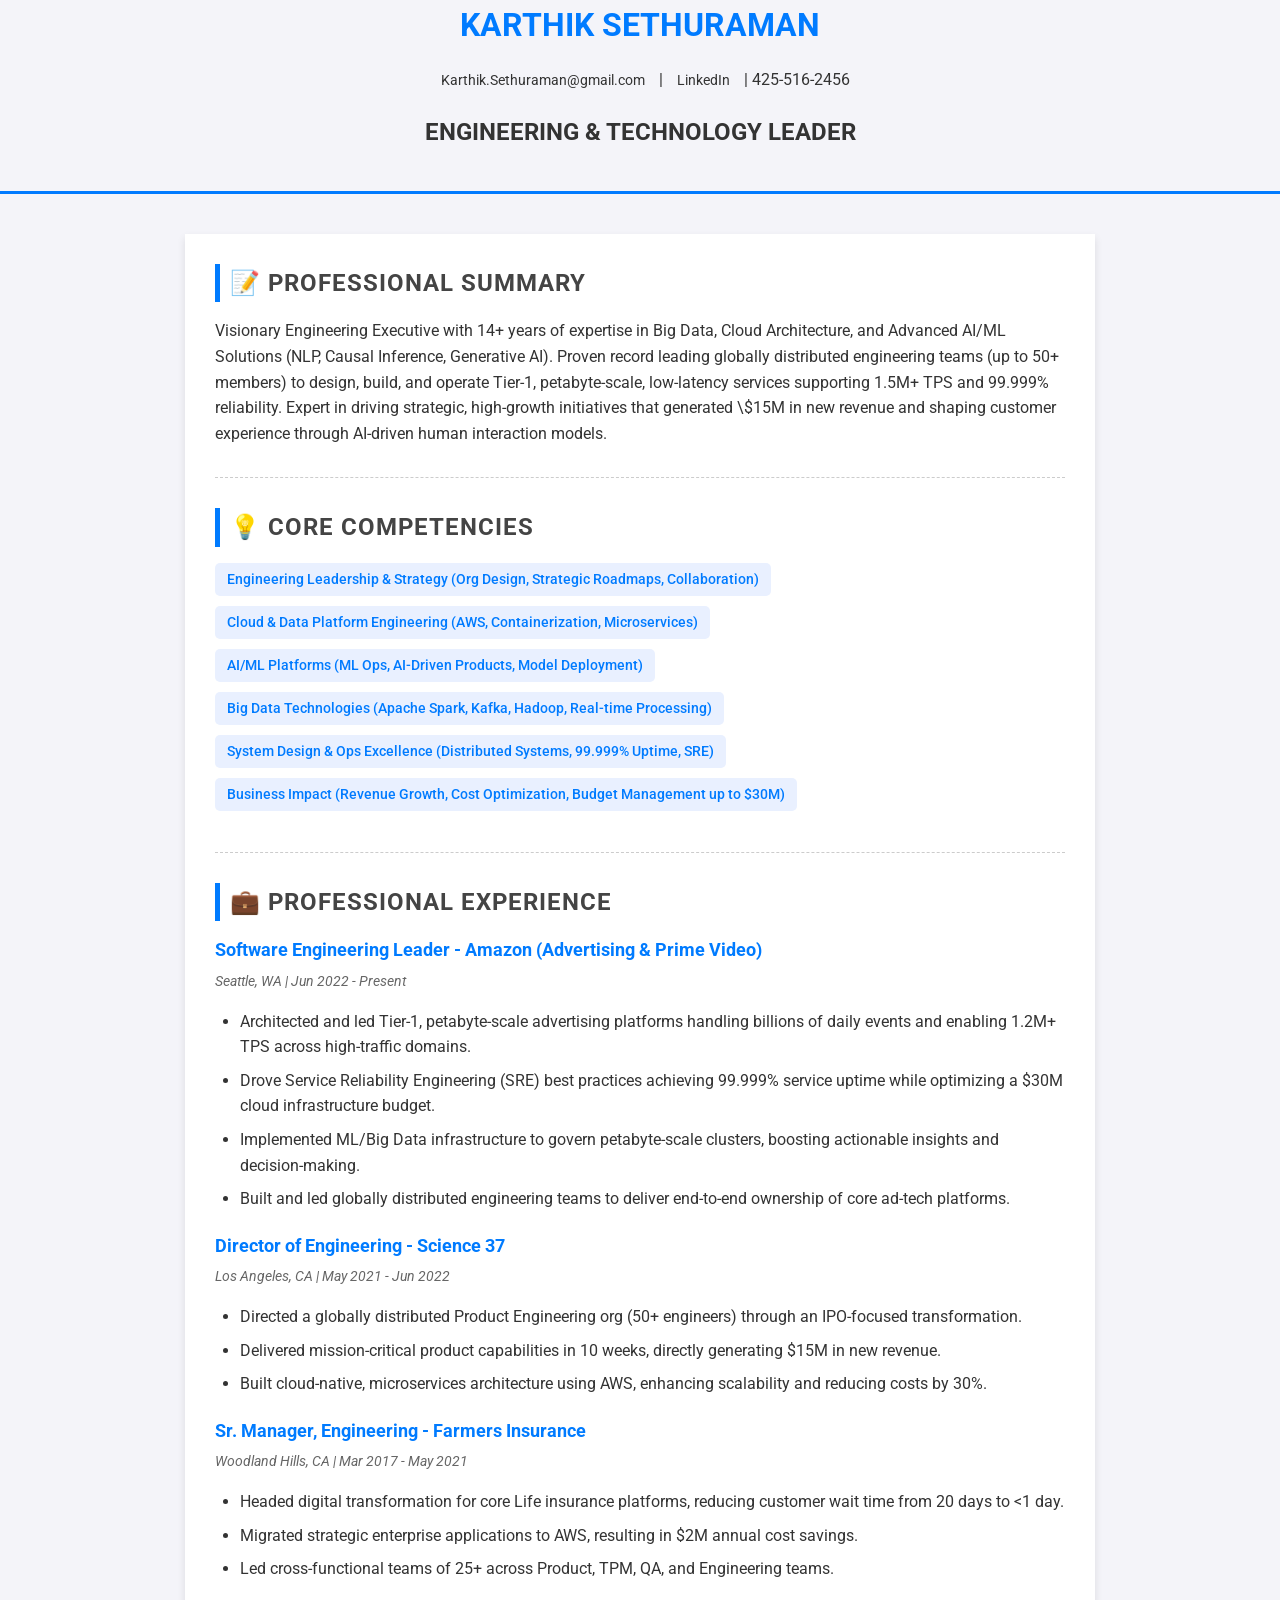
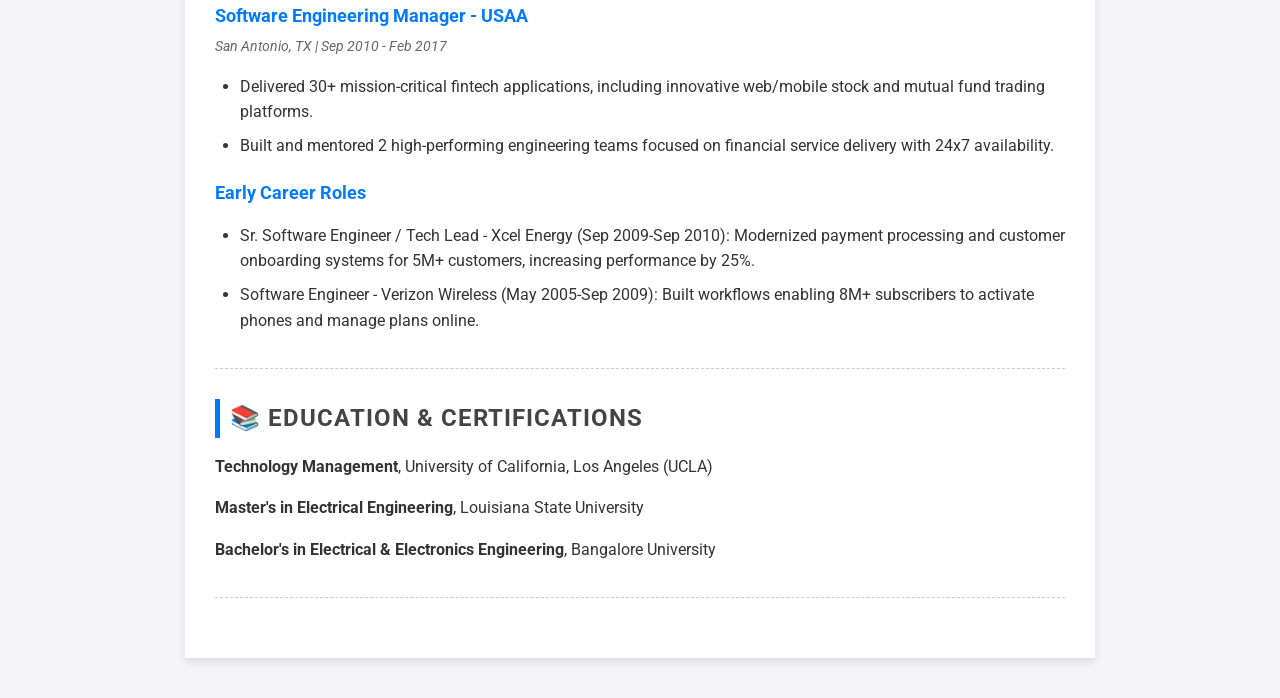
==== index.html @ 208f2760 "Revise professional summary and job titles Updated the professional summary and job titles in the re" ====
<!DOCTYPE html>
<html lang="en">
<head>
    <meta charset="UTF-8">
    <meta name="viewport" content="width=device-width, initial-scale=1.0">
    <title>Karthik Sethuraman - Engineering & Technology Leader</title>
    <link rel="stylesheet" href="style.css">
    <link href="https://fonts.googleapis.com/css2?family=Roboto:wght@300;400;700&display=swap" rel="stylesheet">
</head>
<body>

    <header class="header">
        <h1>KARTHIK SETHURAMAN</h1>
        <p class="contact-info">
            <a href="mailto:Karthik.Sethuraman@gmail.com">Karthik.Sethuraman@gmail.com</a> |
            <a href="https://linkedin.com/in/karsethu/" target="_blank">LinkedIn</a> |
            425-516-2456
            </p>
        <h2>ENGINEERING & TECHNOLOGY LEADER</h2>
    </header>

    <main class="container">

        <section class="section">
            <h2>📝 Professional Summary</h2>
            <p>Visionary Engineering Executive with 14+ years of expertise in Big Data, Cloud Architecture, 
                and Advanced AI/ML Solutions (NLP, Causal Inference, Generative AI). Proven record leading globally 
                distributed engineering teams (up to 50+ members) to design, build, and operate Tier-1, petabyte-scale, 
                low-latency services supporting 1.5M+ TPS and 99.999% reliability. Expert in driving strategic, high-growth 
                initiatives that generated \$15M in new revenue and shaping customer experience through AI-driven human interaction models.</p>
        </section>

        <section class="section">
            <h2>💡 Core Competencies</h2>
            <ul class="skills-list">
                <li>Engineering Leadership & Strategy (Org Design, Strategic Roadmaps, Collaboration)</li>
                <li>Cloud & Data Platform Engineering (AWS, Containerization, Microservices)</li>
                <li>AI/ML Platforms (ML Ops, AI-Driven Products, Model Deployment)</li>
                <li>Big Data Technologies (Apache Spark, Kafka, Hadoop, Real-time Processing) </li>
                <li>System Design & Ops Excellence (Distributed Systems, 99.999% Uptime, SRE) </li>
                <li>Business Impact (Revenue Growth, Cost Optimization, Budget Management up to $30M) </li>
            </ul>
        </section>

        <section class="section">
            <h2>💼 Professional Experience</h2>
            
            <div class="job-entry">
                <h3>Software Engineering Leader - Amazon (Advertising & Prime Video)</h3>
                <p class="job-details">Seattle, WA | Jun 2022 - Present</p>
                <ul>
                    <li>Architected and led Tier-1, petabyte-scale advertising platforms handling billions of daily events and enabling 1.2M+ TPS across high-traffic domains.</li>
                    <li>Drove Service Reliability Engineering (SRE) best practices achieving 99.999% service uptime while optimizing a $30M cloud infrastructure budget.</li>
                    <li>Implemented ML/Big Data infrastructure to govern petabyte-scale clusters, boosting actionable insights and decision-making.</li>
                    <li>Built and led globally distributed engineering teams to deliver end-to-end ownership of core ad-tech platforms.</li>
                </ul>
            </div>
            
            <div class="job-entry">
                <h3>Director of Engineering - Science 37</h3>
                <p class="job-details">Los Angeles, CA | May 2021 - Jun 2022</p>
                <ul>
                    <li>Directed a globally distributed Product Engineering org (50+ engineers) through an IPO-focused transformation.</li>
                    <li>Delivered mission-critical product capabilities in 10 weeks, directly generating $15M in new revenue.</li>
                    <li>Built cloud-native, microservices architecture using AWS, enhancing scalability and reducing costs by 30%.</li>
                </ul>
            </div>

            <div class="job-entry">
                <h3>Sr. Manager, Engineering - Farmers Insurance</h3>
                <p class="job-details">Woodland Hills, CA | Mar 2017 - May 2021</p>
                <ul>
                    <li>Headed digital transformation for core Life insurance platforms, reducing customer wait time from 20 days to <1 day.</li>
                    <li>Migrated strategic enterprise applications to AWS, resulting in $2M annual cost savings.</li>
                    <li>Led cross-functional teams of 25+ across Product, TPM, QA, and Engineering teams.</li>
                </ul>
            </div>
            
            <div class="job-entry">
                <h3>Software Engineering Manager - USAA</h3>
                <p class="job-details">San Antonio, TX | Sep 2010 - Feb 2017</p>
                <ul>
                    <li>Delivered 30+ mission-critical fintech applications, including innovative web/mobile stock and mutual fund trading platforms.</li>
                    <li>Built and mentored 2 high-performing engineering teams focused on financial service delivery with 24x7 availability.</li>
                </ul>
            </div>

            <div class="job-entry">
                <h3>Early Career Roles</h3>
                <ul>
                    <li>Sr. Software Engineer / Tech Lead - Xcel Energy (Sep 2009-Sep 2010): Modernized payment processing and customer onboarding systems for 5M+ customers, increasing performance by 25%.</li>
                    <li>Software Engineer - Verizon Wireless (May 2005-Sep 2009): Built workflows enabling 8M+ subscribers to activate phones and manage plans online.</li>
                </ul>
            </div>
        </section>

        <section class="section">
            <h2>📚 Education & Certifications</h2>
            <div class="education-entry">
                <p><strong>Technology Management</strong>, University of California, Los Angeles (UCLA) </p>
                <p><strong>Master's in Electrical Engineering</strong>, Louisiana State University </p>
                <p><strong>Bachelor's in Electrical & Electronics Engineering</strong>, Bangalore University </p>
            </div>
        </section>

    </main>

</body>

</html>
---- style.css ----
/* Basic Reset and Font Setup */
body {
    font-family: 'Roboto', sans-serif; /* Uses the font linked in HTML */
    line-height: 1.6;
    color: #333;
    margin: 0;
    padding: 0;
    background-color: #f4f4f9; /* Light grey background */
}

/* Page Layout */
.container {
    max-width: 850px; /* Standard resume width */
    margin: 40px auto;
    padding: 30px;
    background: #fff;
    box-shadow: 0 4px 8px rgba(0, 0, 0, 0.1); /* Subtle shadow for depth */
}

/* Header/Contact Info */
.header {
    text-align: center;
    padding-bottom: 20px;
    border-bottom: 3px solid #007bff; /* Blue line separator */
    margin-bottom: 30px;
}

.header h1 {
    margin: 0 0 5px 0;
    color: #007bff;
    font-weight: 700;
}

.role-title {
    margin-top: 5px;
    font-size: 1.2em;
    color: #555;
    font-weight: 400;
}

.contact-info a {
    color: #333;
    text-decoration: none;
    margin: 0 10px;
    font-size: 0.9em;
}

.contact-info a:hover {
    text-decoration: underline;
    color: #0056b3;
}

/* Section Headings */
.section {
    margin-bottom: 30px;
    padding-bottom: 15px;
    border-bottom: 1px dashed #ccc;
}

.section h2 {
    color: #444;
    border-left: 5px solid #007bff; /* Small vertical blue line accent */
    padding-left: 10px;
    margin-top: 0;
    margin-bottom: 15px;
    font-weight: 700;
    text-transform: uppercase;
    letter-spacing: 1px;
}

/* Experience Entries */
.job-entry, .education-entry {
    margin-bottom: 20px;
}

.job-entry h3, .education-entry h3 {
    color: #007bff;
    margin: 0;
    font-size: 1.1em;
}

.job-details {
    font-style: italic;
    font-size: 0.9em;
    color: #666;
    margin: 5px 0 10px 0;
}

.job-entry ul {
    list-style: disc;
    padding-left: 25px;
}

.job-entry li {
    margin-bottom: 8px;
}

/* Skills List (Core Competencies) */
.skills-list {
    list-style: none; /* Removes bullets */
    padding: 0;
}

.skills-list li {
    background-color: #e9f0ff; /* Light blue tag background */
    color: #007bff;
    padding: 5px 12px;
    margin: 0 10px 10px 0;
    border-radius: 5px;
    font-size: 0.9em;
    font-weight: 500;
    display: inline-block; /* Makes them look like tags */
}
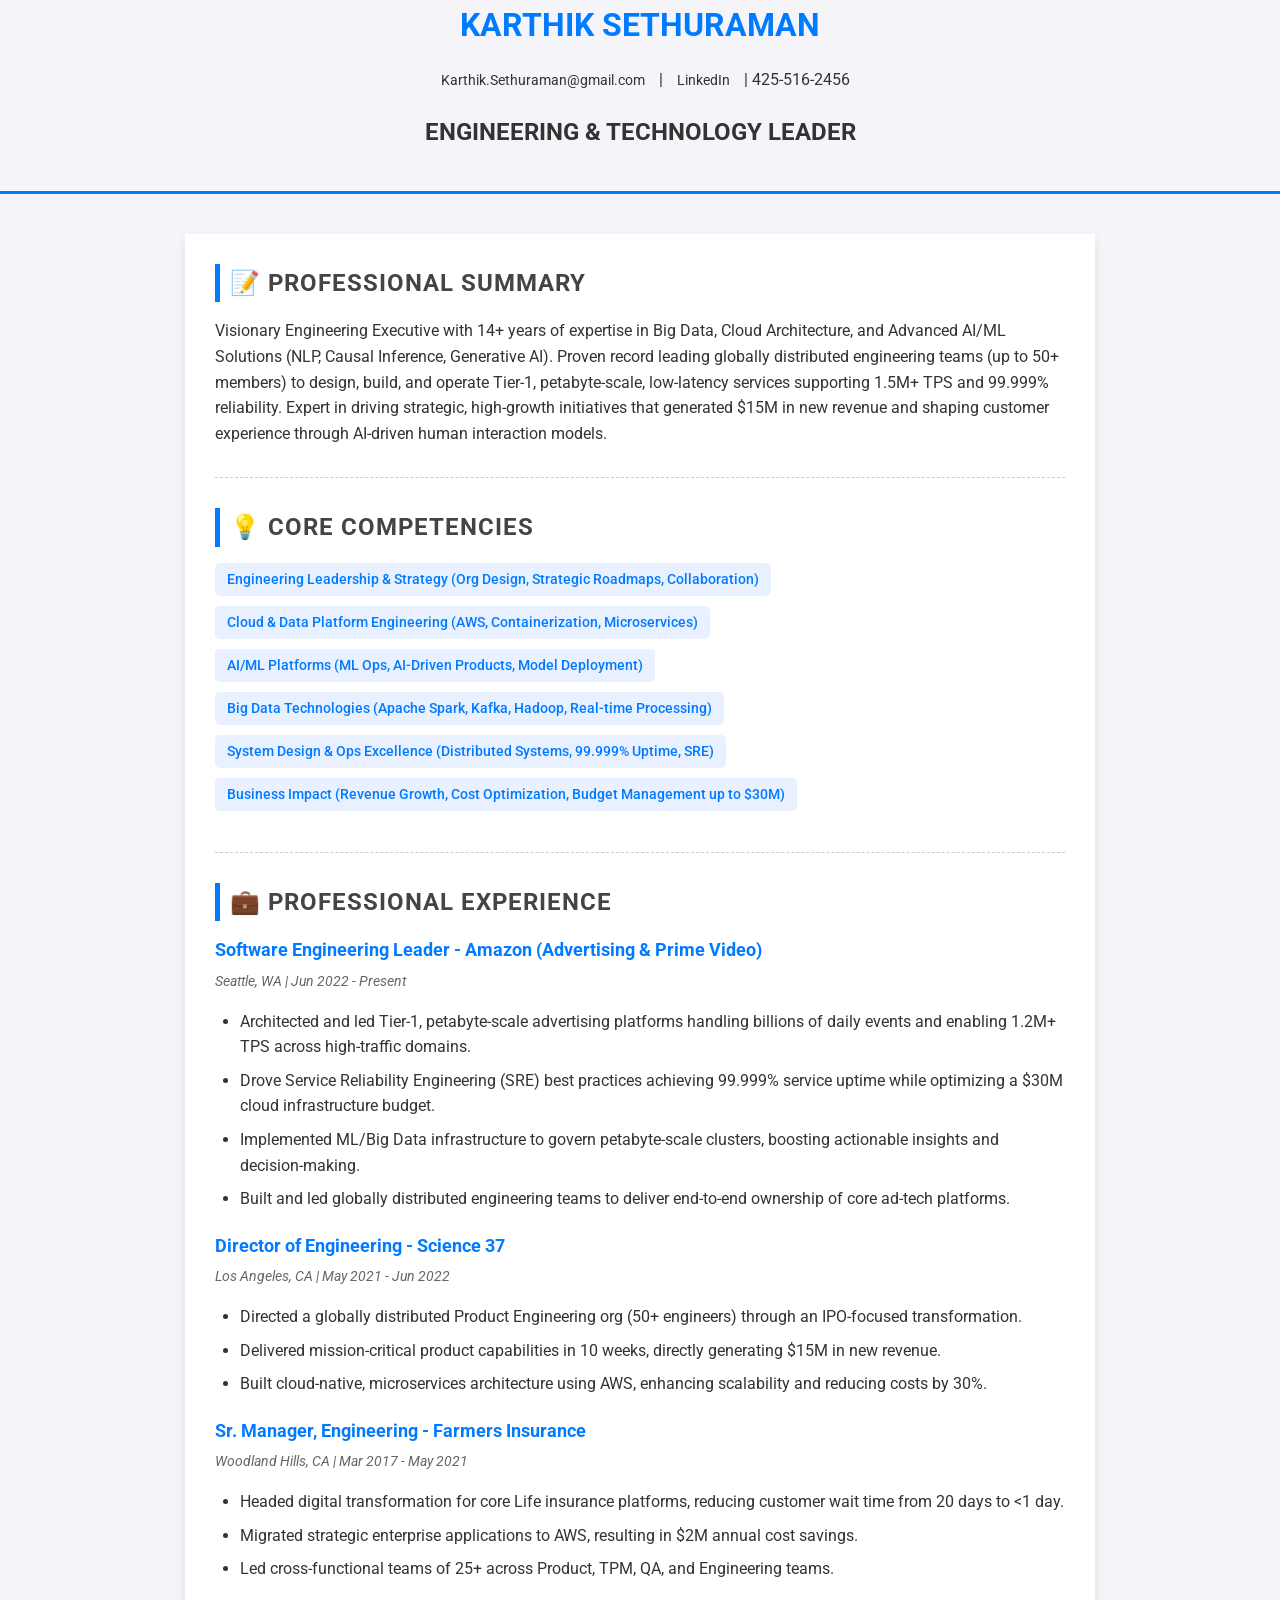
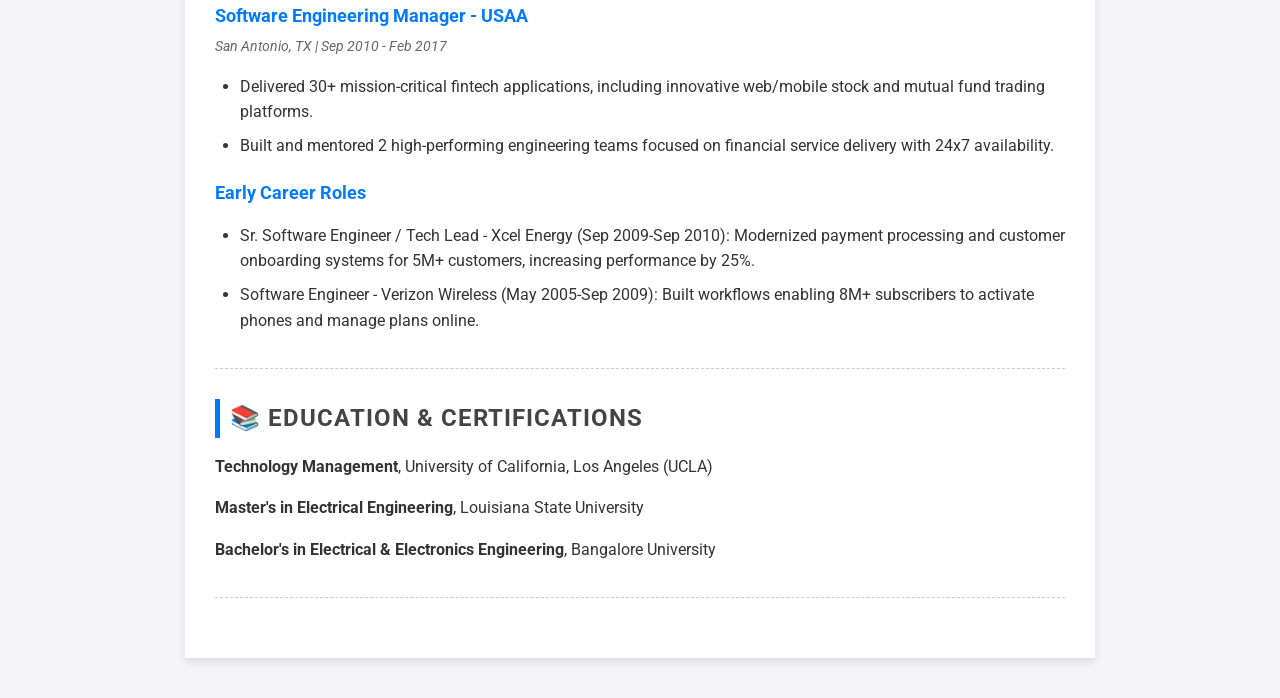
==== commit 09376127: "Fix HTML encoding issues in index.html" ====
--- a/index.html
+++ b/index.html
@@ -27,7 +27,7 @@
                 and Advanced AI/ML Solutions (NLP, Causal Inference, Generative AI). Proven record leading globally 
                 distributed engineering teams (up to 50+ members) to design, build, and operate Tier-1, petabyte-scale, 
                 low-latency services supporting 1.5M+ TPS and 99.999% reliability. Expert in driving strategic, high-growth 
-                initiatives that generated \$15M in new revenue and shaping customer experience through AI-driven human interaction models.</p>
+                initiatives that generated $15M in new revenue and shaping customer experience through AI-driven human interaction models.</p>
         </section>
 
         <section class="section">
@@ -108,3 +108,4 @@
 </body>
 
 </html>
+
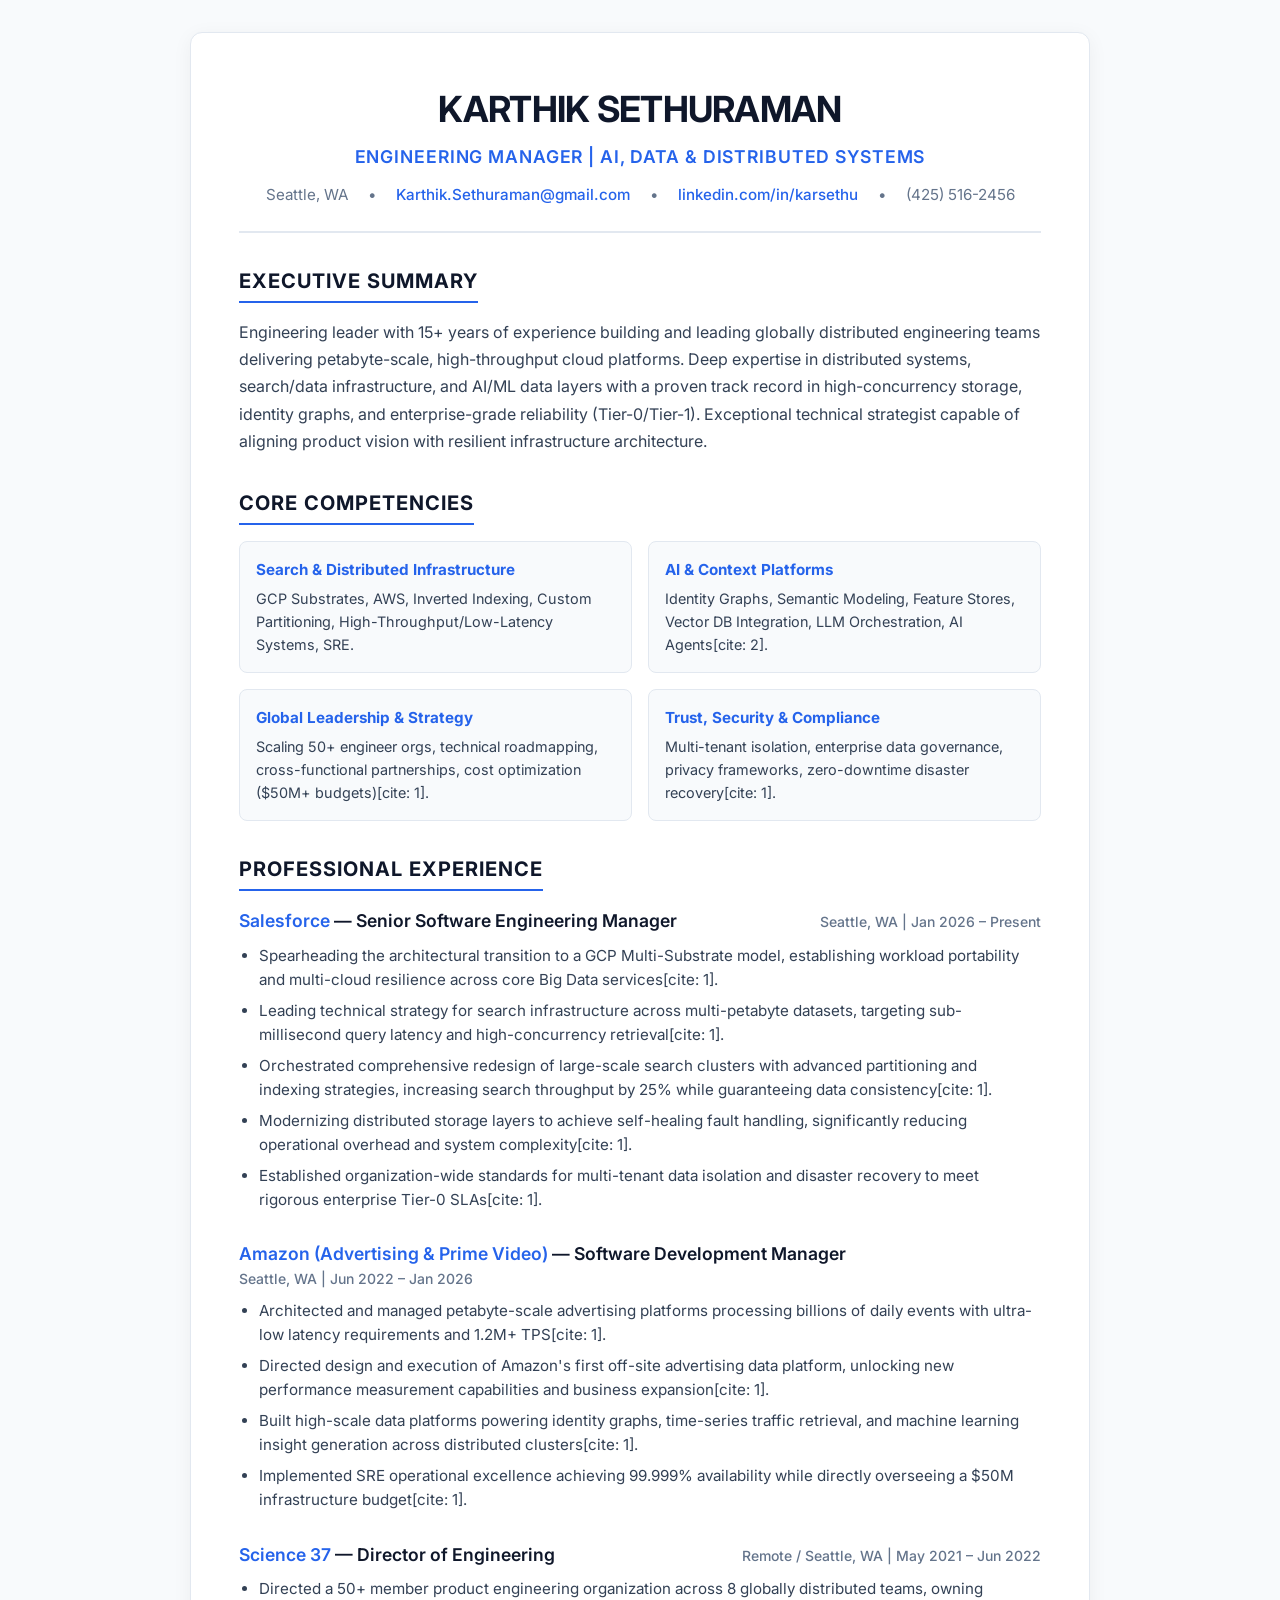
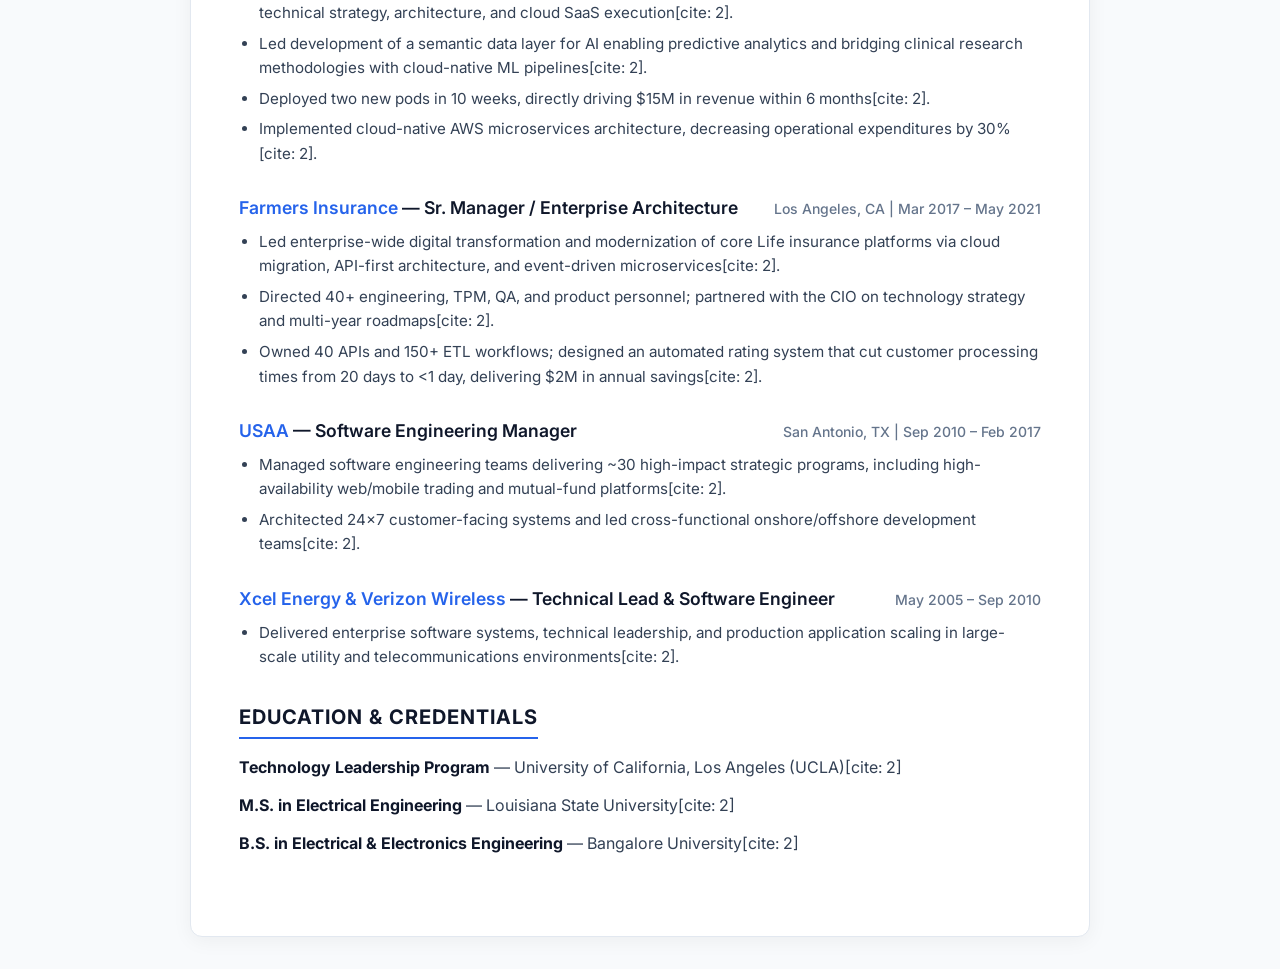
==== commit 42d35028: "Revise resume layout and content Updated the resume layout and content, including a new title, impro" ====
--- a/index.html
+++ b/index.html
@@ -3,109 +3,327 @@
 <head>
     <meta charset="UTF-8">
     <meta name="viewport" content="width=device-width, initial-scale=1.0">
-    <title>Karthik Sethuraman - Engineering & Technology Leader</title>
-    <link rel="stylesheet" href="style.css">
-    <link href="https://fonts.googleapis.com/css2?family=Roboto:wght@300;400;700&display=swap" rel="stylesheet">
+    <title>Karthik Sethuraman - Senior Engineering Executive</title>
+    <link href="https://fonts.googleapis.com/css2?family=Inter:wght@300;400;500;600;700&display=swap" rel="stylesheet">
+    <style>
+        :root {
+            --primary-color: #0f172a;
+            --secondary-color: #2563eb;
+            --text-main: #334155;
+            --text-muted: #64748b;
+            --bg-light: #f8fafc;
+            --card-bg: #ffffff;
+            --border-color: #e2e8f0;
+        }
+
+        * {
+            box-sizing: border-box;
+            margin: 0;
+            padding: 0;
+        }
+
+        body {
+            font-family: 'Inter', sans-serif;
+            background-color: var(--bg-light);
+            color: var(--text-main);
+            line-height: 1.6;
+            padding: 2rem 1rem;
+        }
+
+        .resume-container {
+            max-width: 900px;
+            margin: 0 auto;
+            background: var(--card-bg);
+            padding: 3rem;
+            border-radius: 12px;
+            box-shadow: 0 4px 20px rgba(0, 0, 0, 0.05);
+            border: 1px solid var(--border-color);
+        }
+
+        header {
+            border-bottom: 2px solid var(--border-color);
+            padding-bottom: 1.5rem;
+            margin-bottom: 2rem;
+            text-align: center;
+        }
+
+        header h1 {
+            font-size: 2.25rem;
+            color: var(--primary-color);
+            letter-spacing: -0.02em;
+            margin-bottom: 0.25rem;
+        }
+
+        header .subtitle {
+            font-size: 1.1rem;
+            font-weight: 600;
+            color: var(--secondary-color);
+            text-transform: uppercase;
+            letter-spacing: 0.05em;
+            margin-bottom: 0.75rem;
+        }
+
+        .contact-info {
+            display: flex;
+            justify-content: center;
+            gap: 1.25rem;
+            flex-wrap: wrap;
+            font-size: 0.95rem;
+            color: var(--text-muted);
+        }
+
+        .contact-info a {
+            color: var(--secondary-color);
+            text-decoration: none;
+            font-weight: 500;
+        }
+
+        .contact-info a:hover {
+            text-decoration: underline;
+        }
+
+        section {
+            margin-bottom: 2rem;
+        }
+
+        section h2 {
+            font-size: 1.25rem;
+            color: var(--primary-color);
+            text-transform: uppercase;
+            letter-spacing: 0.05em;
+            border-bottom: 2px solid var(--secondary-color);
+            display: inline-block;
+            padding-bottom: 0.25rem;
+            margin-bottom: 1rem;
+        }
+
+        .summary p {
+            font-size: 1rem;
+            color: var(--text-main);
+            line-height: 1.7;
+        }
+
+        .skills-grid {
+            display: grid;
+            grid-template-columns: repeat(auto-fit, minmax(280px, 1fr));
+            gap: 1rem;
+        }
+
+        .skill-card {
+            background-color: var(--bg-light);
+            padding: 1rem;
+            border-radius: 8px;
+            border: 1px solid var(--border-color);
+        }
+
+        .skill-card h3 {
+            font-size: 0.95rem;
+            color: var(--secondary-color);
+            margin-bottom: 0.3rem;
+        }
+
+        .skill-card p {
+            font-size: 0.9rem;
+            color: var(--text-main);
+        }
+
+        .job-entry {
+            margin-bottom: 1.75rem;
+        }
+
+        .job-header {
+            display: flex;
+            justify-content: space-between;
+            align-items: baseline;
+            flex-wrap: wrap;
+            margin-bottom: 0.25rem;
+        }
+
+        .job-title {
+            font-size: 1.1rem;
+            font-weight: 600;
+            color: var(--primary-color);
+        }
+
+        .job-company {
+            color: var(--secondary-color);
+        }
+
+        .job-details {
+            font-size: 0.875rem;
+            color: var(--text-muted);
+            font-weight: 500;
+        }
+
+        ul.bullets {
+            list-style-type: disc;
+            padding-left: 1.25rem;
+            margin-top: 0.5rem;
+        }
+
+        ul.bullets li {
+            margin-bottom: 0.4rem;
+            font-size: 0.95rem;
+        }
+
+        .edu-item {
+            margin-bottom: 0.75rem;
+        }
+
+        .edu-item strong {
+            color: var(--primary-color);
+        }
+
+        @media (max-width: 600px) {
+            .resume-container {
+                padding: 1.5rem;
+            }
+
+            .job-header {
+                flex-direction: column;
+            }
+        }
+    </style>
 </head>
 <body>
 
-    <header class="header">
-        <h1>KARTHIK SETHURAMAN</h1>
-        <p class="contact-info">
-            <a href="mailto:Karthik.Sethuraman@gmail.com">Karthik.Sethuraman@gmail.com</a> |
-            <a href="https://linkedin.com/in/karsethu/" target="_blank">LinkedIn</a> |
-            425-516-2456
+    <main class="resume-container">
+
+        <header>
+            <h1>KARTHIK SETHURAMAN</h1>
+            <p class="subtitle">Engineering Manager | AI, Data & Distributed Systems</p>
+            <p class="contact-info">
+                <span>Seattle, WA</span>
+                <span>•</span>
+                <a href="mailto:Karthik.Sethuraman@gmail.com">Karthik.Sethuraman@gmail.com</a>
+                <span>•</span>
+                <a href="https://linkedin.com/in/karsethu/" target="_blank">linkedin.com/in/karsethu</a>
+                <span>•</span>
+                <span>(425) 516-2456</span>
             </p>
-        <h2>ENGINEERING & TECHNOLOGY LEADER</h2>
-    </header>
-
-    <main class="container">
-
-        <section class="section">
-            <h2>📝 Professional Summary</h2>
-            <p>Visionary Engineering Executive with 14+ years of expertise in Big Data, Cloud Architecture, 
-                and Advanced AI/ML Solutions (NLP, Causal Inference, Generative AI). Proven record leading globally 
-                distributed engineering teams (up to 50+ members) to design, build, and operate Tier-1, petabyte-scale, 
-                low-latency services supporting 1.5M+ TPS and 99.999% reliability. Expert in driving strategic, high-growth 
-                initiatives that generated $15M in new revenue and shaping customer experience through AI-driven human interaction models.</p>
+        </header>
+
+        <section class="summary">
+            <h2>Executive Summary</h2>
+            <p>
+                Engineering leader with 15+ years of experience building and leading globally distributed engineering teams delivering petabyte-scale, high-throughput cloud platforms. Deep expertise in distributed systems, search/data infrastructure, and AI/ML data layers with a proven track record in high-concurrency storage, identity graphs, and enterprise-grade reliability (Tier-0/Tier-1). Exceptional technical strategist capable of aligning product vision with resilient infrastructure architecture.
+            </p>
         </section>
 
-        <section class="section">
-            <h2>💡 Core Competencies</h2>
-            <ul class="skills-list">
-                <li>Engineering Leadership & Strategy (Org Design, Strategic Roadmaps, Collaboration)</li>
-                <li>Cloud & Data Platform Engineering (AWS, Containerization, Microservices)</li>
-                <li>AI/ML Platforms (ML Ops, AI-Driven Products, Model Deployment)</li>
-                <li>Big Data Technologies (Apache Spark, Kafka, Hadoop, Real-time Processing) </li>
-                <li>System Design & Ops Excellence (Distributed Systems, 99.999% Uptime, SRE) </li>
-                <li>Business Impact (Revenue Growth, Cost Optimization, Budget Management up to $30M) </li>
-            </ul>
+        <section class="competencies">
+            <h2>Core Competencies</h2>
+            <div class="skills-grid">
+                <div class="skill-card">
+                    <h3>Search & Distributed Infrastructure</h3>
+                    <p>GCP Substrates, AWS, Inverted Indexing, Custom Partitioning, High-Throughput/Low-Latency Systems, SRE.</p>
+                </div>
+                <div class="skill-card">
+                    <h3>AI & Context Platforms</h3>
+                    <p>Identity Graphs, Semantic Modeling, Feature Stores, Vector DB Integration, LLM Orchestration, AI Agents[cite: 2].</p>
+                </div>
+                <div class="skill-card">
+                    <h3>Global Leadership & Strategy</h3>
+                    <p>Scaling 50+ engineer orgs, technical roadmapping, cross-functional partnerships, cost optimization ($50M+ budgets)[cite: 1].</p>
+                </div>
+                <div class="skill-card">
+                    <h3>Trust, Security & Compliance</h3>
+                    <p>Multi-tenant isolation, enterprise data governance, privacy frameworks, zero-downtime disaster recovery[cite: 1].</p>
+                </div>
+            </div>
         </section>
 
-        <section class="section">
-            <h2>💼 Professional Experience</h2>
-            
-            <div class="job-entry">
-                <h3>Software Engineering Leader - Amazon (Advertising & Prime Video)</h3>
-                <p class="job-details">Seattle, WA | Jun 2022 - Present</p>
-                <ul>
-                    <li>Architected and led Tier-1, petabyte-scale advertising platforms handling billions of daily events and enabling 1.2M+ TPS across high-traffic domains.</li>
-                    <li>Drove Service Reliability Engineering (SRE) best practices achieving 99.999% service uptime while optimizing a $30M cloud infrastructure budget.</li>
-                    <li>Implemented ML/Big Data infrastructure to govern petabyte-scale clusters, boosting actionable insights and decision-making.</li>
-                    <li>Built and led globally distributed engineering teams to deliver end-to-end ownership of core ad-tech platforms.</li>
-                </ul>
-            </div>
-            
-            <div class="job-entry">
-                <h3>Director of Engineering - Science 37</h3>
-                <p class="job-details">Los Angeles, CA | May 2021 - Jun 2022</p>
-                <ul>
-                    <li>Directed a globally distributed Product Engineering org (50+ engineers) through an IPO-focused transformation.</li>
-                    <li>Delivered mission-critical product capabilities in 10 weeks, directly generating $15M in new revenue.</li>
-                    <li>Built cloud-native, microservices architecture using AWS, enhancing scalability and reducing costs by 30%.</li>
-                </ul>
-            </div>
-
-            <div class="job-entry">
-                <h3>Sr. Manager, Engineering - Farmers Insurance</h3>
-                <p class="job-details">Woodland Hills, CA | Mar 2017 - May 2021</p>
-                <ul>
-                    <li>Headed digital transformation for core Life insurance platforms, reducing customer wait time from 20 days to <1 day.</li>
-                    <li>Migrated strategic enterprise applications to AWS, resulting in $2M annual cost savings.</li>
-                    <li>Led cross-functional teams of 25+ across Product, TPM, QA, and Engineering teams.</li>
-                </ul>
-            </div>
-            
-            <div class="job-entry">
-                <h3>Software Engineering Manager - USAA</h3>
-                <p class="job-details">San Antonio, TX | Sep 2010 - Feb 2017</p>
-                <ul>
-                    <li>Delivered 30+ mission-critical fintech applications, including innovative web/mobile stock and mutual fund trading platforms.</li>
-                    <li>Built and mentored 2 high-performing engineering teams focused on financial service delivery with 24x7 availability.</li>
-                </ul>
-            </div>
-
-            <div class="job-entry">
-                <h3>Early Career Roles</h3>
-                <ul>
-                    <li>Sr. Software Engineer / Tech Lead - Xcel Energy (Sep 2009-Sep 2010): Modernized payment processing and customer onboarding systems for 5M+ customers, increasing performance by 25%.</li>
-                    <li>Software Engineer - Verizon Wireless (May 2005-Sep 2009): Built workflows enabling 8M+ subscribers to activate phones and manage plans online.</li>
-                </ul>
-            </div>
+        <section class="experience">
+            <h2>Professional Experience</h2>
+
+            <div class="job-entry">
+                <div class="job-header">
+                    <span class="job-title"><span class="job-company">Salesforce</span> — Senior Software Engineering Manager</span>
+                    <span class="job-details">Seattle, WA | Jan 2026 – Present</span>
+                </div>
+                <ul class="bullets">
+                    <li>Spearheading the architectural transition to a GCP Multi-Substrate model, establishing workload portability and multi-cloud resilience across core Big Data services[cite: 1].</li>
+                    <li>Leading technical strategy for search infrastructure across multi-petabyte datasets, targeting sub-millisecond query latency and high-concurrency retrieval[cite: 1].</li>
+                    <li>Orchestrated comprehensive redesign of large-scale search clusters with advanced partitioning and indexing strategies, increasing search throughput by 25% while guaranteeing data consistency[cite: 1].</li>
+                    <li>Modernizing distributed storage layers to achieve self-healing fault handling, significantly reducing operational overhead and system complexity[cite: 1].</li>
+                    <li>Established organization-wide standards for multi-tenant data isolation and disaster recovery to meet rigorous enterprise Tier-0 SLAs[cite: 1].</li>
+                </ul>
+            </div>
+
+            <div class="job-entry">
+                <div class="job-header">
+                    <span class="job-title"><span class="job-company">Amazon (Advertising & Prime Video)</span> — Software Development Manager</span>
+                    <span class="job-details">Seattle, WA | Jun 2022 – Jan 2026</span>
+                </div>
+                <ul class="bullets">
+                    <li>Architected and managed petabyte-scale advertising platforms processing billions of daily events with ultra-low latency requirements and 1.2M+ TPS[cite: 1].</li>
+                    <li>Directed design and execution of Amazon's first off-site advertising data platform, unlocking new performance measurement capabilities and business expansion[cite: 1].</li>
+                    <li>Built high-scale data platforms powering identity graphs, time-series traffic retrieval, and machine learning insight generation across distributed clusters[cite: 1].</li>
+                    <li>Implemented SRE operational excellence achieving 99.999% availability while directly overseeing a $50M infrastructure budget[cite: 1].</li>
+                </ul>
+            </div>
+
+            <div class="job-entry">
+                <div class="job-header">
+                    <span class="job-title"><span class="job-company">Science 37</span> — Director of Engineering</span>
+                    <span class="job-details">Remote / Seattle, WA | May 2021 – Jun 2022</span>
+                </div>
+                <ul class="bullets">
+                    <li>Directed a 50+ member product engineering organization across 8 globally distributed teams, owning technical strategy, architecture, and cloud SaaS execution[cite: 2].</li>
+                    <li>Led development of a semantic data layer for AI enabling predictive analytics and bridging clinical research methodologies with cloud-native ML pipelines[cite: 2].</li>
+                    <li>Deployed two new pods in 10 weeks, directly driving $15M in revenue within 6 months[cite: 2].</li>
+                    <li>Implemented cloud-native AWS microservices architecture, decreasing operational expenditures by 30%[cite: 2].</li>
+                </ul>
+            </div>
+
+            <div class="job-entry">
+                <div class="job-header">
+                    <span class="job-title"><span class="job-company">Farmers Insurance</span> — Sr. Manager / Enterprise Architecture</span>
+                    <span class="job-details">Los Angeles, CA | Mar 2017 – May 2021</span>
+                </div>
+                <ul class="bullets">
+                    <li>Led enterprise-wide digital transformation and modernization of core Life insurance platforms via cloud migration, API-first architecture, and event-driven microservices[cite: 2].</li>
+                    <li>Directed 40+ engineering, TPM, QA, and product personnel; partnered with the CIO on technology strategy and multi-year roadmaps[cite: 2].</li>
+                    <li>Owned 40 APIs and 150+ ETL workflows; designed an automated rating system that cut customer processing times from 20 days to &lt;1 day, delivering $2M in annual savings[cite: 2].</li>
+                </ul>
+            </div>
+
+            <div class="job-entry">
+                <div class="job-header">
+                    <span class="job-title"><span class="job-company">USAA</span> — Software Engineering Manager</span>
+                    <span class="job-details">San Antonio, TX | Sep 2010 – Feb 2017</span>
+                </div>
+                <ul class="bullets">
+                    <li>Managed software engineering teams delivering ~30 high-impact strategic programs, including high-availability web/mobile trading and mutual-fund platforms[cite: 2].</li>
+                    <li>Architected 24x7 customer-facing systems and led cross-functional onshore/offshore development teams[cite: 2].</li>
+                </ul>
+            </div>
+
+            <div class="job-entry">
+                <div class="job-header">
+                    <span class="job-title"><span class="job-company">Xcel Energy & Verizon Wireless</span> — Technical Lead & Software Engineer</span>
+                    <span class="job-details">May 2005 – Sep 2010</span>
+                </div>
+                <ul class="bullets">
+                    <li>Delivered enterprise software systems, technical leadership, and production application scaling in large-scale utility and telecommunications environments[cite: 2].</li>
+                </ul>
+            </div>
+
         </section>
 
-        <section class="section">
-            <h2>📚 Education & Certifications</h2>
-            <div class="education-entry">
-                <p><strong>Technology Management</strong>, University of California, Los Angeles (UCLA) </p>
-                <p><strong>Master's in Electrical Engineering</strong>, Louisiana State University </p>
-                <p><strong>Bachelor's in Electrical & Electronics Engineering</strong>, Bangalore University </p>
+        <section class="education">
+            <h2>Education & Credentials</h2>
+            <div class="edu-item">
+                <p><strong>Technology Leadership Program</strong> — University of California, Los Angeles (UCLA)[cite: 2]</p>
+            </div>
+            <div class="edu-item">
+                <p><strong>M.S. in Electrical Engineering</strong> — Louisiana State University[cite: 2]</p>
+            </div>
+            <div class="edu-item">
+                <p><strong>B.S. in Electrical & Electronics Engineering</strong> — Bangalore University[cite: 2]</p>
             </div>
         </section>
 
     </main>
 
 </body>
-
 </html>
-
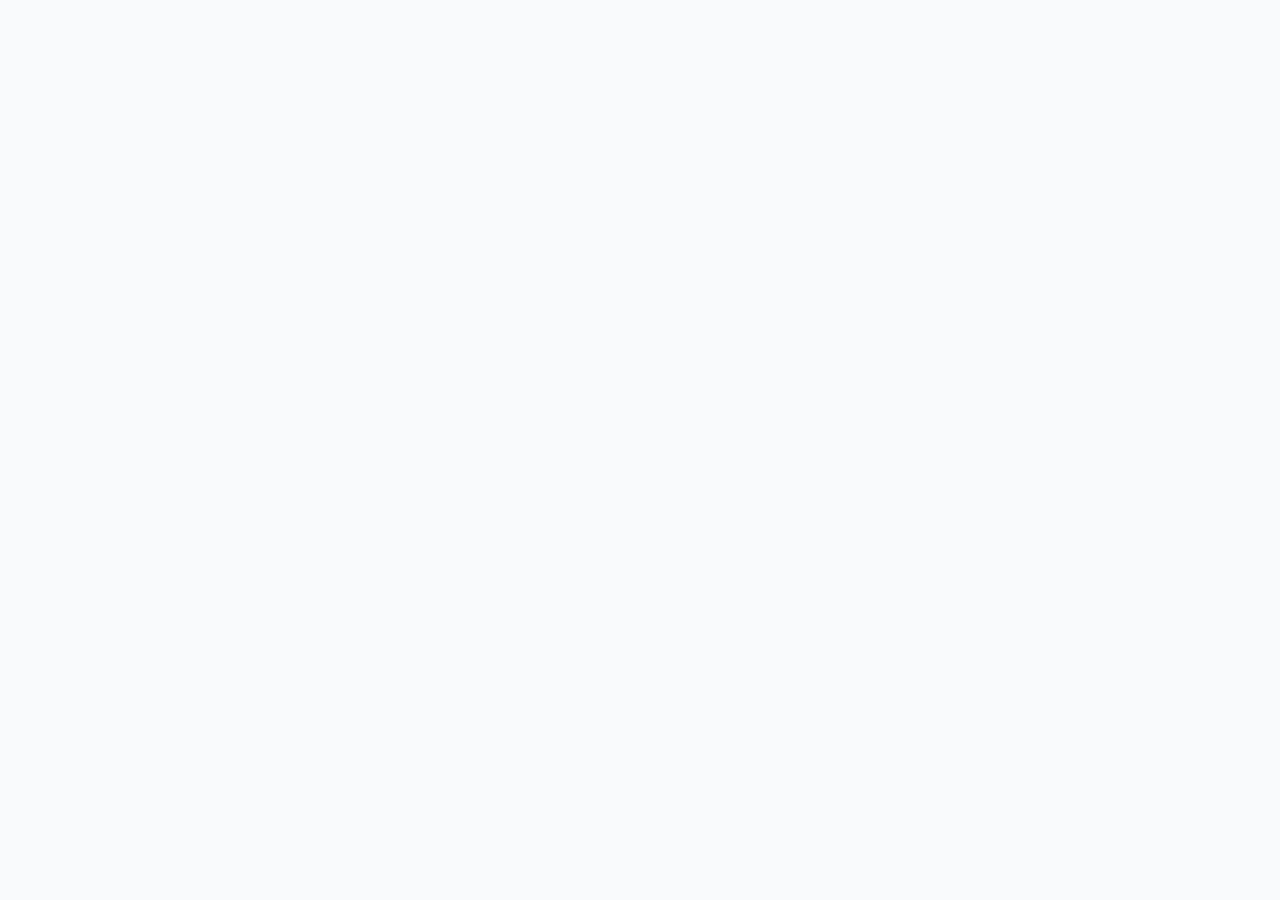
==== commit 0bd6c76f: "Revise index.html for Director of Engineering resume Updated resume details and styling for Director" ====
--- a/index.html
+++ b/index.html
@@ -3,17 +3,17 @@
 <head>
     <meta charset="UTF-8">
     <meta name="viewport" content="width=device-width, initial-scale=1.0">
-    <title>Karthik Sethuraman - Senior Engineering Executive</title>
+    <title>Karthik Sethuraman - Director of Engineering</title>
     <link href="https://fonts.googleapis.com/css2?family=Inter:wght@300;400;500;600;700&display=swap" rel="stylesheet">
     <style>
         :root {
             --primary-color: #0f172a;
-            --secondary-color: #2563eb;
+            --secondary-color: #1e40af;
             --text-main: #334155;
             --text-muted: #64748b;
             --bg-light: #f8fafc;
             --card-bg: #ffffff;
-            --border-color: #e2e8f0;
+            --border-color: #cbd5e1;
         }
 
         * {
@@ -23,52 +23,53 @@
         }
 
         body {
-            font-family: 'Inter', sans-serif;
+            font-family: 'Inter', -apple-system, BlinkMacSystemFont, "Segoe UI", Roboto, sans-serif;
             background-color: var(--bg-light);
             color: var(--text-main);
-            line-height: 1.6;
+            line-height: 1.5;
             padding: 2rem 1rem;
         }
 
         .resume-container {
-            max-width: 900px;
+            max-width: 920px;
             margin: 0 auto;
             background: var(--card-bg);
             padding: 3rem;
             border-radius: 12px;
-            box-shadow: 0 4px 20px rgba(0, 0, 0, 0.05);
+            box-shadow: 0 4px 20px rgba(0, 0, 0, 0.06);
             border: 1px solid var(--border-color);
         }
 
         header {
             border-bottom: 2px solid var(--border-color);
-            padding-bottom: 1.5rem;
-            margin-bottom: 2rem;
+            padding-bottom: 1.25rem;
+            margin-bottom: 1.75rem;
             text-align: center;
         }
 
         header h1 {
-            font-size: 2.25rem;
+            font-size: 2.2rem;
+            font-weight: 700;
             color: var(--primary-color);
             letter-spacing: -0.02em;
-            margin-bottom: 0.25rem;
+            margin-bottom: 0.2rem;
         }
 
         header .subtitle {
-            font-size: 1.1rem;
+            font-size: 1.15rem;
             font-weight: 600;
             color: var(--secondary-color);
             text-transform: uppercase;
             letter-spacing: 0.05em;
-            margin-bottom: 0.75rem;
+            margin-bottom: 0.6rem;
         }
 
         .contact-info {
             display: flex;
             justify-content: center;
-            gap: 1.25rem;
+            gap: 1rem;
             flex-wrap: wrap;
-            font-size: 0.95rem;
+            font-size: 0.925rem;
             color: var(--text-muted);
         }
 
@@ -83,52 +84,56 @@
         }
 
         section {
-            margin-bottom: 2rem;
+            margin-bottom: 1.75rem;
         }
 
         section h2 {
-            font-size: 1.25rem;
+            font-size: 1.15rem;
+            font-weight: 700;
             color: var(--primary-color);
             text-transform: uppercase;
             letter-spacing: 0.05em;
             border-bottom: 2px solid var(--secondary-color);
             display: inline-block;
-            padding-bottom: 0.25rem;
-            margin-bottom: 1rem;
+            padding-bottom: 0.2rem;
+            margin-bottom: 0.85rem;
         }
 
         .summary p {
-            font-size: 1rem;
+            font-size: 0.975rem;
             color: var(--text-main);
-            line-height: 1.7;
+            line-height: 1.6;
         }
 
         .skills-grid {
             display: grid;
             grid-template-columns: repeat(auto-fit, minmax(280px, 1fr));
-            gap: 1rem;
+            gap: 0.85rem;
         }
 
         .skill-card {
             background-color: var(--bg-light);
-            padding: 1rem;
-            border-radius: 8px;
+            padding: 0.85rem 1rem;
+            border-radius: 6px;
             border: 1px solid var(--border-color);
         }
 
         .skill-card h3 {
-            font-size: 0.95rem;
-            color: var(--secondary-color);
-            margin-bottom: 0.3rem;
+            font-size: 0.9rem;
+            font-weight: 700;
+            color: var(--secondary-color);
+            margin-bottom: 0.25rem;
+            text-transform: uppercase;
+            letter-spacing: 0.02em;
         }
 
         .skill-card p {
-            font-size: 0.9rem;
+            font-size: 0.875rem;
             color: var(--text-main);
         }
 
         .job-entry {
-            margin-bottom: 1.75rem;
+            margin-bottom: 1.5rem;
         }
 
         .job-header {
@@ -136,12 +141,12 @@
             justify-content: space-between;
             align-items: baseline;
             flex-wrap: wrap;
-            margin-bottom: 0.25rem;
+            margin-bottom: 0.35rem;
         }
 
         .job-title {
-            font-size: 1.1rem;
-            font-weight: 600;
+            font-size: 1.05rem;
+            font-weight: 700;
             color: var(--primary-color);
         }
 
@@ -152,178 +157,57 @@
         .job-details {
             font-size: 0.875rem;
             color: var(--text-muted);
-            font-weight: 500;
+            font-weight: 600;
         }
 
         ul.bullets {
             list-style-type: disc;
-            padding-left: 1.25rem;
-            margin-top: 0.5rem;
+            padding-left: 1.2rem;
         }
 
         ul.bullets li {
-            margin-bottom: 0.4rem;
-            font-size: 0.95rem;
-        }
-
-        .edu-item {
-            margin-bottom: 0.75rem;
+            margin-bottom: 0.35rem;
+            font-size: 0.925rem;
+            line-height: 1.5;
+        }
+
+        .edu-grid {
+            display: grid;
+            grid-template-columns: repeat(auto-fit, minmax(250px, 1fr));
+            gap: 0.5rem 1.5rem;
+        }
+
+        .edu-item p {
+            font-size: 0.9rem;
         }
 
         .edu-item strong {
             color: var(--primary-color);
+        }
+
+        /* Optimized for Printing / Exporting to PDF */
+        @media print {
+            body {
+                background: none;
+                padding: 0;
+            }
+            .resume-container {
+                box-shadow: none;
+                border: none;
+                padding: 0;
+                max-width: 100%;
+            }
+            section {
+                margin-bottom: 1.25rem;
+            }
+            .job-entry {
+                page-break-inside: avoid;
+            }
         }
 
         @media (max-width: 600px) {
             .resume-container {
-                padding: 1.5rem;
-            }
-
+                padding: 1.25rem;
+            }
             .job-header {
-                flex-direction: column;
-            }
-        }
-    </style>
-</head>
-<body>
-
-    <main class="resume-container">
-
-        <header>
-            <h1>KARTHIK SETHURAMAN</h1>
-            <p class="subtitle">Engineering Manager | AI, Data & Distributed Systems</p>
-            <p class="contact-info">
-                <span>Seattle, WA</span>
-                <span>•</span>
-                <a href="mailto:Karthik.Sethuraman@gmail.com">Karthik.Sethuraman@gmail.com</a>
-                <span>•</span>
-                <a href="https://linkedin.com/in/karsethu/" target="_blank">linkedin.com/in/karsethu</a>
-                <span>•</span>
-                <span>(425) 516-2456</span>
-            </p>
-        </header>
-
-        <section class="summary">
-            <h2>Executive Summary</h2>
-            <p>
-                Engineering leader with 15+ years of experience building and leading globally distributed engineering teams delivering petabyte-scale, high-throughput cloud platforms. Deep expertise in distributed systems, search/data infrastructure, and AI/ML data layers with a proven track record in high-concurrency storage, identity graphs, and enterprise-grade reliability (Tier-0/Tier-1). Exceptional technical strategist capable of aligning product vision with resilient infrastructure architecture.
-            </p>
-        </section>
-
-        <section class="competencies">
-            <h2>Core Competencies</h2>
-            <div class="skills-grid">
-                <div class="skill-card">
-                    <h3>Search & Distributed Infrastructure</h3>
-                    <p>GCP Substrates, AWS, Inverted Indexing, Custom Partitioning, High-Throughput/Low-Latency Systems, SRE.</p>
-                </div>
-                <div class="skill-card">
-                    <h3>AI & Context Platforms</h3>
-                    <p>Identity Graphs, Semantic Modeling, Feature Stores, Vector DB Integration, LLM Orchestration, AI Agents[cite: 2].</p>
-                </div>
-                <div class="skill-card">
-                    <h3>Global Leadership & Strategy</h3>
-                    <p>Scaling 50+ engineer orgs, technical roadmapping, cross-functional partnerships, cost optimization ($50M+ budgets)[cite: 1].</p>
-                </div>
-                <div class="skill-card">
-                    <h3>Trust, Security & Compliance</h3>
-                    <p>Multi-tenant isolation, enterprise data governance, privacy frameworks, zero-downtime disaster recovery[cite: 1].</p>
-                </div>
-            </div>
-        </section>
-
-        <section class="experience">
-            <h2>Professional Experience</h2>
-
-            <div class="job-entry">
-                <div class="job-header">
-                    <span class="job-title"><span class="job-company">Salesforce</span> — Senior Software Engineering Manager</span>
-                    <span class="job-details">Seattle, WA | Jan 2026 – Present</span>
-                </div>
-                <ul class="bullets">
-                    <li>Spearheading the architectural transition to a GCP Multi-Substrate model, establishing workload portability and multi-cloud resilience across core Big Data services[cite: 1].</li>
-                    <li>Leading technical strategy for search infrastructure across multi-petabyte datasets, targeting sub-millisecond query latency and high-concurrency retrieval[cite: 1].</li>
-                    <li>Orchestrated comprehensive redesign of large-scale search clusters with advanced partitioning and indexing strategies, increasing search throughput by 25% while guaranteeing data consistency[cite: 1].</li>
-                    <li>Modernizing distributed storage layers to achieve self-healing fault handling, significantly reducing operational overhead and system complexity[cite: 1].</li>
-                    <li>Established organization-wide standards for multi-tenant data isolation and disaster recovery to meet rigorous enterprise Tier-0 SLAs[cite: 1].</li>
-                </ul>
-            </div>
-
-            <div class="job-entry">
-                <div class="job-header">
-                    <span class="job-title"><span class="job-company">Amazon (Advertising & Prime Video)</span> — Software Development Manager</span>
-                    <span class="job-details">Seattle, WA | Jun 2022 – Jan 2026</span>
-                </div>
-                <ul class="bullets">
-                    <li>Architected and managed petabyte-scale advertising platforms processing billions of daily events with ultra-low latency requirements and 1.2M+ TPS[cite: 1].</li>
-                    <li>Directed design and execution of Amazon's first off-site advertising data platform, unlocking new performance measurement capabilities and business expansion[cite: 1].</li>
-                    <li>Built high-scale data platforms powering identity graphs, time-series traffic retrieval, and machine learning insight generation across distributed clusters[cite: 1].</li>
-                    <li>Implemented SRE operational excellence achieving 99.999% availability while directly overseeing a $50M infrastructure budget[cite: 1].</li>
-                </ul>
-            </div>
-
-            <div class="job-entry">
-                <div class="job-header">
-                    <span class="job-title"><span class="job-company">Science 37</span> — Director of Engineering</span>
-                    <span class="job-details">Remote / Seattle, WA | May 2021 – Jun 2022</span>
-                </div>
-                <ul class="bullets">
-                    <li>Directed a 50+ member product engineering organization across 8 globally distributed teams, owning technical strategy, architecture, and cloud SaaS execution[cite: 2].</li>
-                    <li>Led development of a semantic data layer for AI enabling predictive analytics and bridging clinical research methodologies with cloud-native ML pipelines[cite: 2].</li>
-                    <li>Deployed two new pods in 10 weeks, directly driving $15M in revenue within 6 months[cite: 2].</li>
-                    <li>Implemented cloud-native AWS microservices architecture, decreasing operational expenditures by 30%[cite: 2].</li>
-                </ul>
-            </div>
-
-            <div class="job-entry">
-                <div class="job-header">
-                    <span class="job-title"><span class="job-company">Farmers Insurance</span> — Sr. Manager / Enterprise Architecture</span>
-                    <span class="job-details">Los Angeles, CA | Mar 2017 – May 2021</span>
-                </div>
-                <ul class="bullets">
-                    <li>Led enterprise-wide digital transformation and modernization of core Life insurance platforms via cloud migration, API-first architecture, and event-driven microservices[cite: 2].</li>
-                    <li>Directed 40+ engineering, TPM, QA, and product personnel; partnered with the CIO on technology strategy and multi-year roadmaps[cite: 2].</li>
-                    <li>Owned 40 APIs and 150+ ETL workflows; designed an automated rating system that cut customer processing times from 20 days to &lt;1 day, delivering $2M in annual savings[cite: 2].</li>
-                </ul>
-            </div>
-
-            <div class="job-entry">
-                <div class="job-header">
-                    <span class="job-title"><span class="job-company">USAA</span> — Software Engineering Manager</span>
-                    <span class="job-details">San Antonio, TX | Sep 2010 – Feb 2017</span>
-                </div>
-                <ul class="bullets">
-                    <li>Managed software engineering teams delivering ~30 high-impact strategic programs, including high-availability web/mobile trading and mutual-fund platforms[cite: 2].</li>
-                    <li>Architected 24x7 customer-facing systems and led cross-functional onshore/offshore development teams[cite: 2].</li>
-                </ul>
-            </div>
-
-            <div class="job-entry">
-                <div class="job-header">
-                    <span class="job-title"><span class="job-company">Xcel Energy & Verizon Wireless</span> — Technical Lead & Software Engineer</span>
-                    <span class="job-details">May 2005 – Sep 2010</span>
-                </div>
-                <ul class="bullets">
-                    <li>Delivered enterprise software systems, technical leadership, and production application scaling in large-scale utility and telecommunications environments[cite: 2].</li>
-                </ul>
-            </div>
-
-        </section>
-
-        <section class="education">
-            <h2>Education & Credentials</h2>
-            <div class="edu-item">
-                <p><strong>Technology Leadership Program</strong> — University of California, Los Angeles (UCLA)[cite: 2]</p>
-            </div>
-            <div class="edu-item">
-                <p><strong>M.S. in Electrical Engineering</strong> — Louisiana State University[cite: 2]</p>
-            </div>
-            <div class="edu-item">
-                <p><strong>B.S. in Electrical & Electronics Engineering</strong> — Bangalore University[cite: 2]</p>
-            </div>
-        </section>
-
-    </main>
-
-</body>
-</html>
+                flex-direction
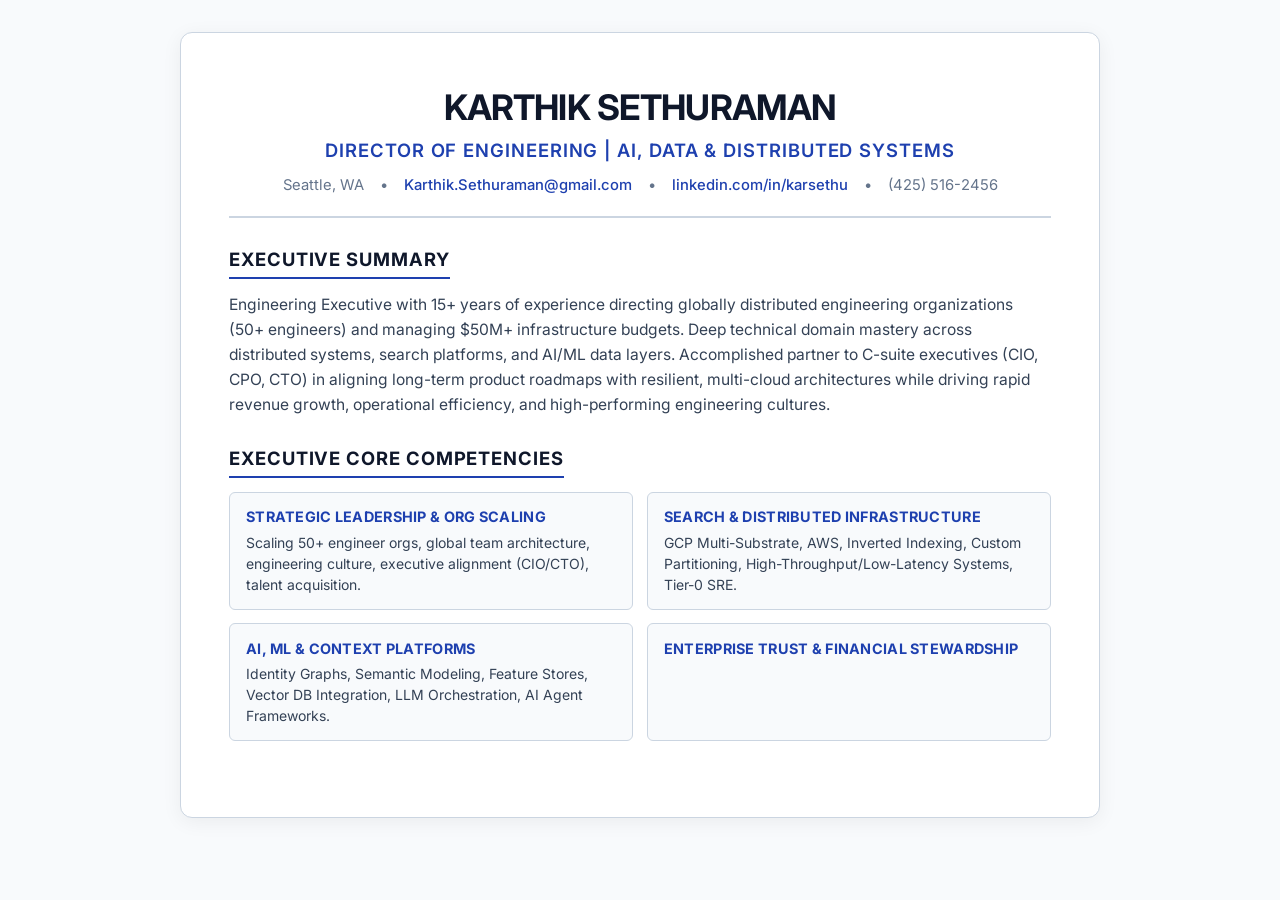
==== commit 51774e57: "Refactor index.html for improved layout and styling Updated the HTML structure and styles for the re" ====
--- a/index.html
+++ b/index.html
@@ -210,4 +210,51 @@
                 padding: 1.25rem;
             }
             .job-header {
-                flex-direction
+                flex-direction: column;
+            }
+        }
+    </style>
+</head>
+<body>
+
+    <main class="resume-container">
+
+        <header>
+            <h1>KARTHIK SETHURAMAN</h1>
+            <p class="subtitle">Director of Engineering | AI, Data & Distributed Systems</p>
+            <p class="contact-info">
+                <span>Seattle, WA</span>
+                <span>•</span>
+                <a href="mailto:Karthik.Sethuraman@gmail.com">Karthik.Sethuraman@gmail.com</a>
+                <span>•</span>
+                <a href="https://linkedin.com/in/karsethu/" target="_blank">linkedin.com/in/karsethu</a>
+                <span>•</span>
+                <span>(425) 516-2456</span>
+            </p>
+        </header>
+
+        <section class="summary">
+            <h2>Executive Summary</h2>
+            <p>
+                Engineering Executive with 15+ years of experience directing globally distributed engineering organizations (50+ engineers) and managing $50M+ infrastructure budgets. Deep technical domain mastery across distributed systems, search platforms, and AI/ML data layers. Accomplished partner to C-suite executives (CIO, CPO, CTO) in aligning long-term product roadmaps with resilient, multi-cloud architectures while driving rapid revenue growth, operational efficiency, and high-performing engineering cultures.
+            </p>
+        </section>
+
+        <section class="competencies">
+            <h2>Executive Core Competencies</h2>
+            <div class="skills-grid">
+                <div class="skill-card">
+                    <h3>Strategic Leadership & Org Scaling</h3>
+                    <p>Scaling 50+ engineer orgs, global team architecture, engineering culture, executive alignment (CIO/CTO), talent acquisition.</p>
+                </div>
+                <div class="skill-card">
+                    <h3>Search & Distributed Infrastructure</h3>
+                    <p>GCP Multi-Substrate, AWS, Inverted Indexing, Custom Partitioning, High-Throughput/Low-Latency Systems, Tier-0 SRE.</p>
+                </div>
+                <div class="skill-card">
+                    <h3>AI, ML & Context Platforms</h3>
+                    <p>Identity Graphs, Semantic Modeling, Feature Stores, Vector DB Integration, LLM Orchestration, AI Agent Frameworks.</p>
+                </div>
+                <div class="skill-card">
+                    <h3>Enterprise Trust & Financial Stewardship</h3>
+                    <p
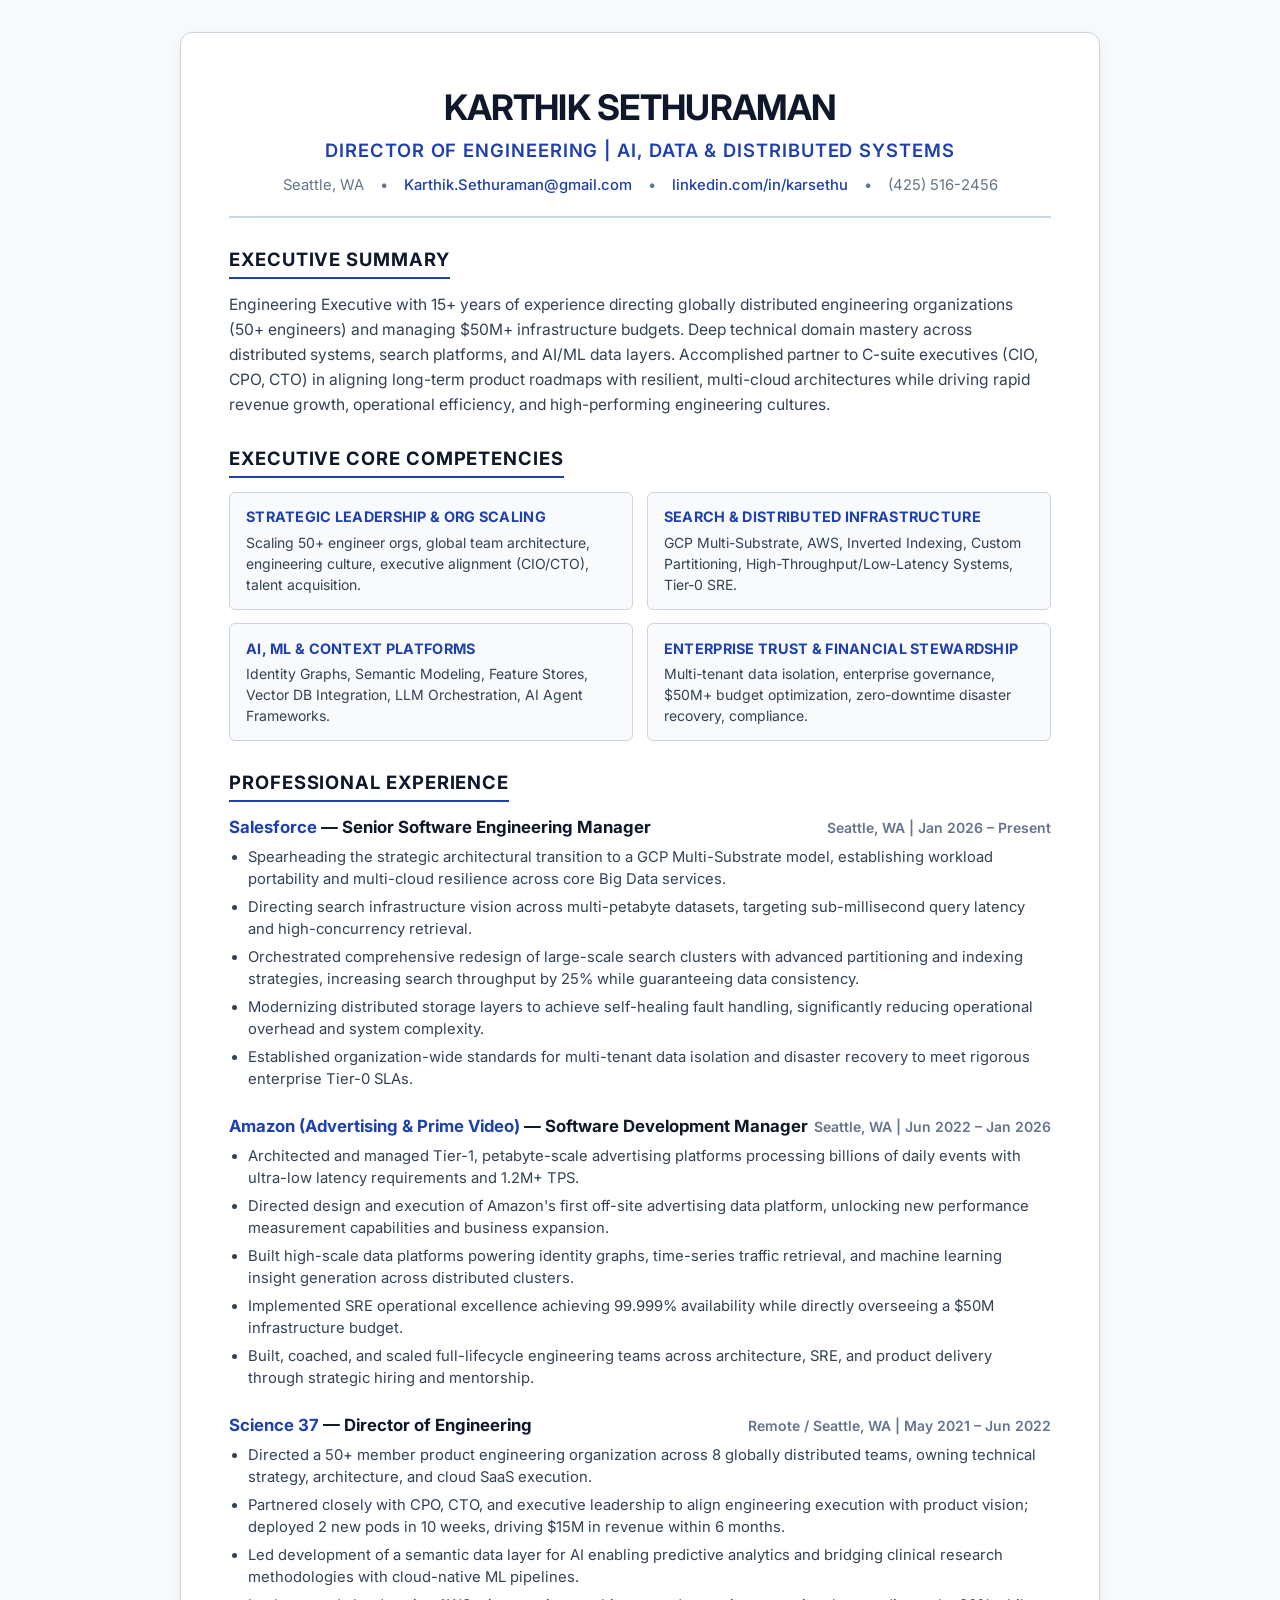
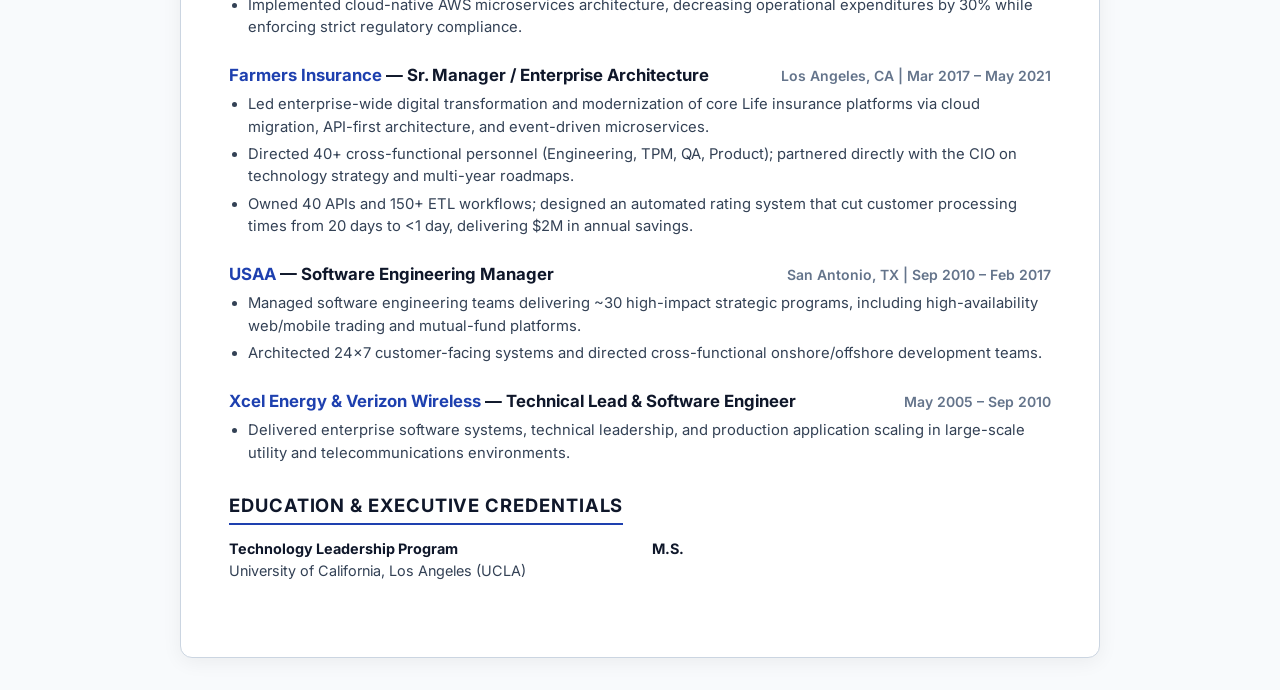
==== commit 37b55f8a: "Refactor index.html for improved layout and design Updated the HTML structure and styles for the res" ====
--- a/index.html
+++ b/index.html
@@ -185,7 +185,7 @@
             color: var(--primary-color);
         }
 
-        /* Optimized for Printing / Exporting to PDF */
+        /* Print / PDF Export Styling */
         @media print {
             body {
                 background: none;
@@ -257,4 +257,95 @@
                 </div>
                 <div class="skill-card">
                     <h3>Enterprise Trust & Financial Stewardship</h3>
-                    <p
+                    <p>Multi-tenant data isolation, enterprise governance, $50M+ budget optimization, zero-downtime disaster recovery, compliance.</p>
+                </div>
+            </div>
+        </section>
+
+        <section class="experience">
+            <h2>Professional Experience</h2>
+
+            <div class="job-entry">
+                <div class="job-header">
+                    <span class="job-title"><span class="job-company">Salesforce</span> — Senior Software Engineering Manager</span>
+                    <span class="job-details">Seattle, WA | Jan 2026 – Present</span>
+                </div>
+                <ul class="bullets">
+                    <li>Spearheading the strategic architectural transition to a GCP Multi-Substrate model, establishing workload portability and multi-cloud resilience across core Big Data services.</li>
+                    <li>Directing search infrastructure vision across multi-petabyte datasets, targeting sub-millisecond query latency and high-concurrency retrieval.</li>
+                    <li>Orchestrated comprehensive redesign of large-scale search clusters with advanced partitioning and indexing strategies, increasing search throughput by 25% while guaranteeing data consistency.</li>
+                    <li>Modernizing distributed storage layers to achieve self-healing fault handling, significantly reducing operational overhead and system complexity.</li>
+                    <li>Established organization-wide standards for multi-tenant data isolation and disaster recovery to meet rigorous enterprise Tier-0 SLAs.</li>
+                </ul>
+            </div>
+
+            <div class="job-entry">
+                <div class="job-header">
+                    <span class="job-title"><span class="job-company">Amazon (Advertising & Prime Video)</span> — Software Development Manager</span>
+                    <span class="job-details">Seattle, WA | Jun 2022 – Jan 2026</span>
+                </div>
+                <ul class="bullets">
+                    <li>Architected and managed Tier-1, petabyte-scale advertising platforms processing billions of daily events with ultra-low latency requirements and 1.2M+ TPS.</li>
+                    <li>Directed design and execution of Amazon's first off-site advertising data platform, unlocking new performance measurement capabilities and business expansion.</li>
+                    <li>Built high-scale data platforms powering identity graphs, time-series traffic retrieval, and machine learning insight generation across distributed clusters.</li>
+                    <li>Implemented SRE operational excellence achieving 99.999% availability while directly overseeing a $50M infrastructure budget.</li>
+                    <li>Built, coached, and scaled full-lifecycle engineering teams across architecture, SRE, and product delivery through strategic hiring and mentorship.</li>
+                </ul>
+            </div>
+
+            <div class="job-entry">
+                <div class="job-header">
+                    <span class="job-title"><span class="job-company">Science 37</span> — Director of Engineering</span>
+                    <span class="job-details">Remote / Seattle, WA | May 2021 – Jun 2022</span>
+                </div>
+                <ul class="bullets">
+                    <li>Directed a 50+ member product engineering organization across 8 globally distributed teams, owning technical strategy, architecture, and cloud SaaS execution.</li>
+                    <li>Partnered closely with CPO, CTO, and executive leadership to align engineering execution with product vision; deployed 2 new pods in 10 weeks, driving $15M in revenue within 6 months.</li>
+                    <li>Led development of a semantic data layer for AI enabling predictive analytics and bridging clinical research methodologies with cloud-native ML pipelines.</li>
+                    <li>Implemented cloud-native AWS microservices architecture, decreasing operational expenditures by 30% while enforcing strict regulatory compliance.</li>
+                </ul>
+            </div>
+
+            <div class="job-entry">
+                <div class="job-header">
+                    <span class="job-title"><span class="job-company">Farmers Insurance</span> — Sr. Manager / Enterprise Architecture</span>
+                    <span class="job-details">Los Angeles, CA | Mar 2017 – May 2021</span>
+                </div>
+                <ul class="bullets">
+                    <li>Led enterprise-wide digital transformation and modernization of core Life insurance platforms via cloud migration, API-first architecture, and event-driven microservices.</li>
+                    <li>Directed 40+ cross-functional personnel (Engineering, TPM, QA, Product); partnered directly with the CIO on technology strategy and multi-year roadmaps.</li>
+                    <li>Owned 40 APIs and 150+ ETL workflows; designed an automated rating system that cut customer processing times from 20 days to &lt;1 day, delivering $2M in annual savings.</li>
+                </ul>
+            </div>
+
+            <div class="job-entry">
+                <div class="job-header">
+                    <span class="job-title"><span class="job-company">USAA</span> — Software Engineering Manager</span>
+                    <span class="job-details">San Antonio, TX | Sep 2010 – Feb 2017</span>
+                </div>
+                <ul class="bullets">
+                    <li>Managed software engineering teams delivering ~30 high-impact strategic programs, including high-availability web/mobile trading and mutual-fund platforms.</li>
+                    <li>Architected 24x7 customer-facing systems and directed cross-functional onshore/offshore development teams.</li>
+                </ul>
+            </div>
+
+            <div class="job-entry">
+                <div class="job-header">
+                    <span class="job-title"><span class="job-company">Xcel Energy & Verizon Wireless</span> — Technical Lead & Software Engineer</span>
+                    <span class="job-details">May 2005 – Sep 2010</span>
+                </div>
+                <ul class="bullets">
+                    <li>Delivered enterprise software systems, technical leadership, and production application scaling in large-scale utility and telecommunications environments.</li>
+                </ul>
+            </div>
+
+        </section>
+
+        <section class="education">
+            <h2>Education & Executive Credentials</h2>
+            <div class="edu-grid">
+                <div class="edu-item">
+                    <p><strong>Technology Leadership Program</strong><br>University of California, Los Angeles (UCLA)</p>
+                </div>
+                <div class="edu-item">
+                    <p><strong>M.S.
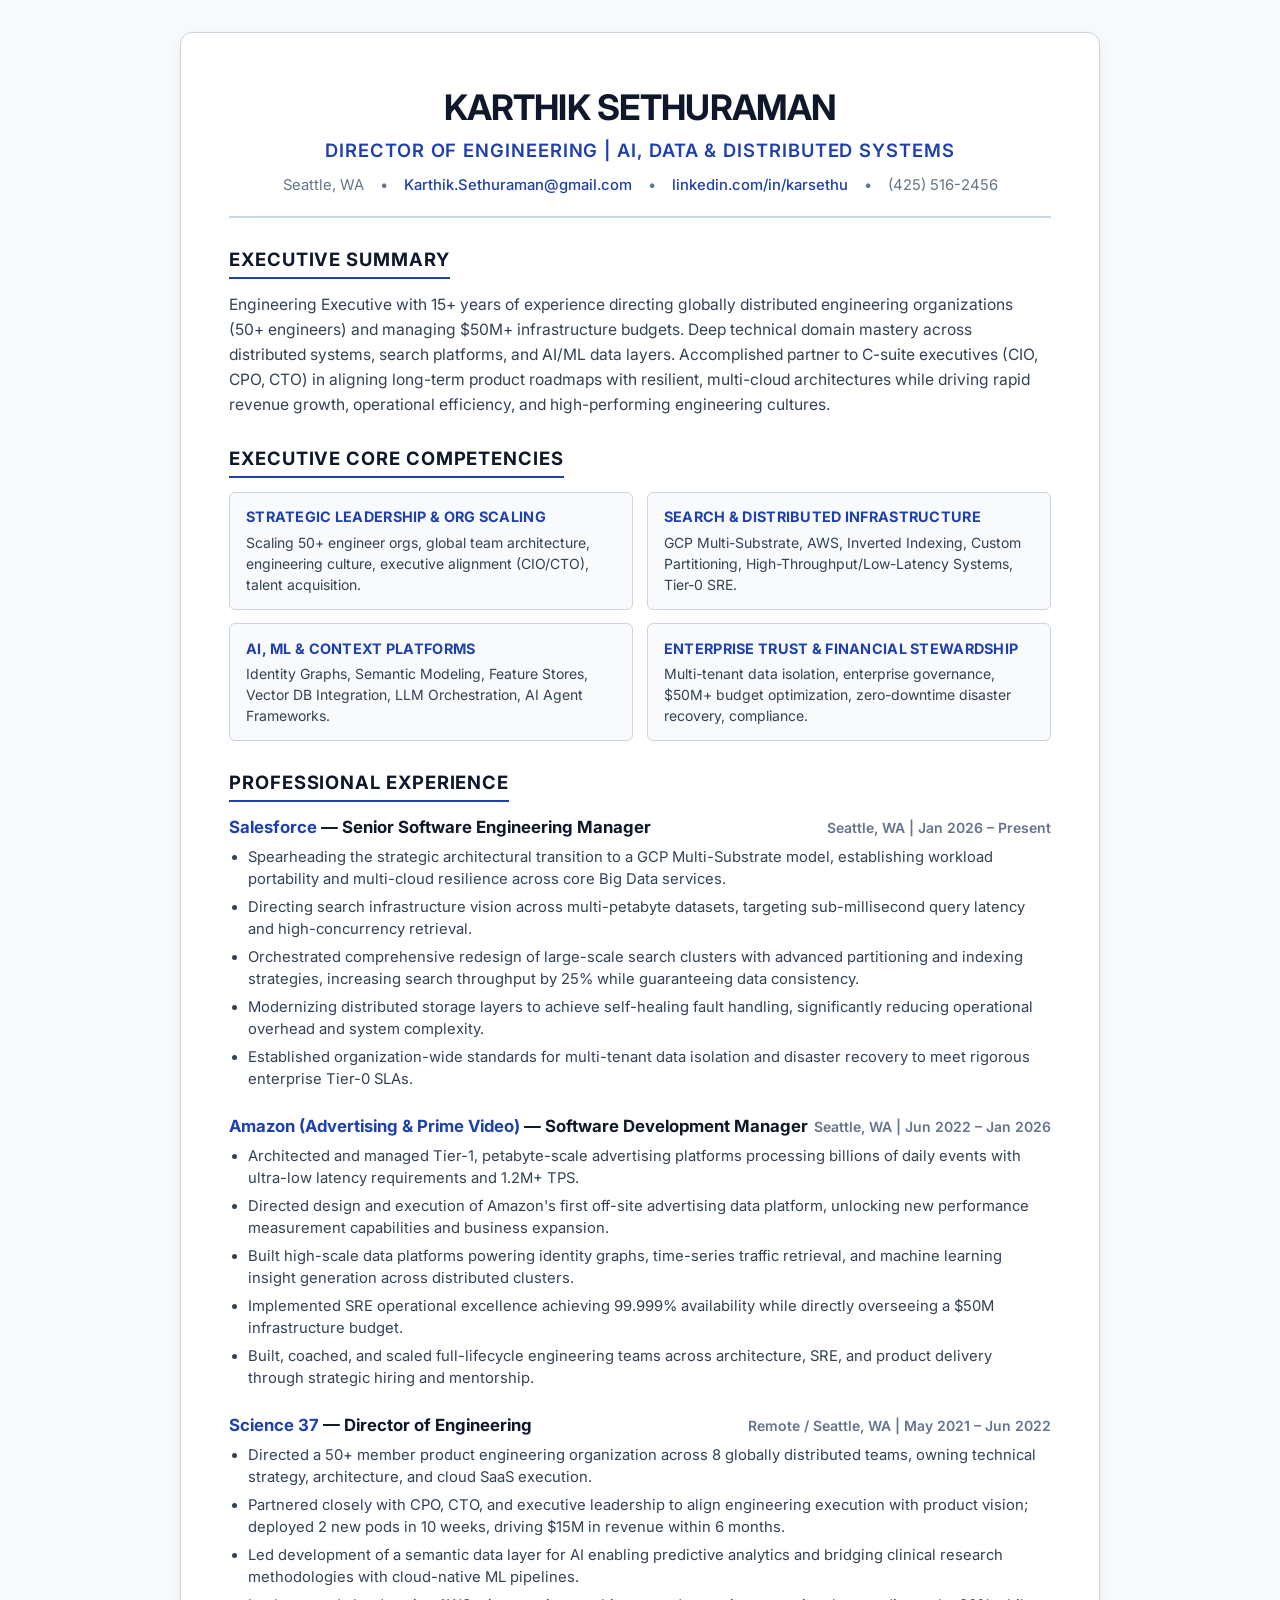
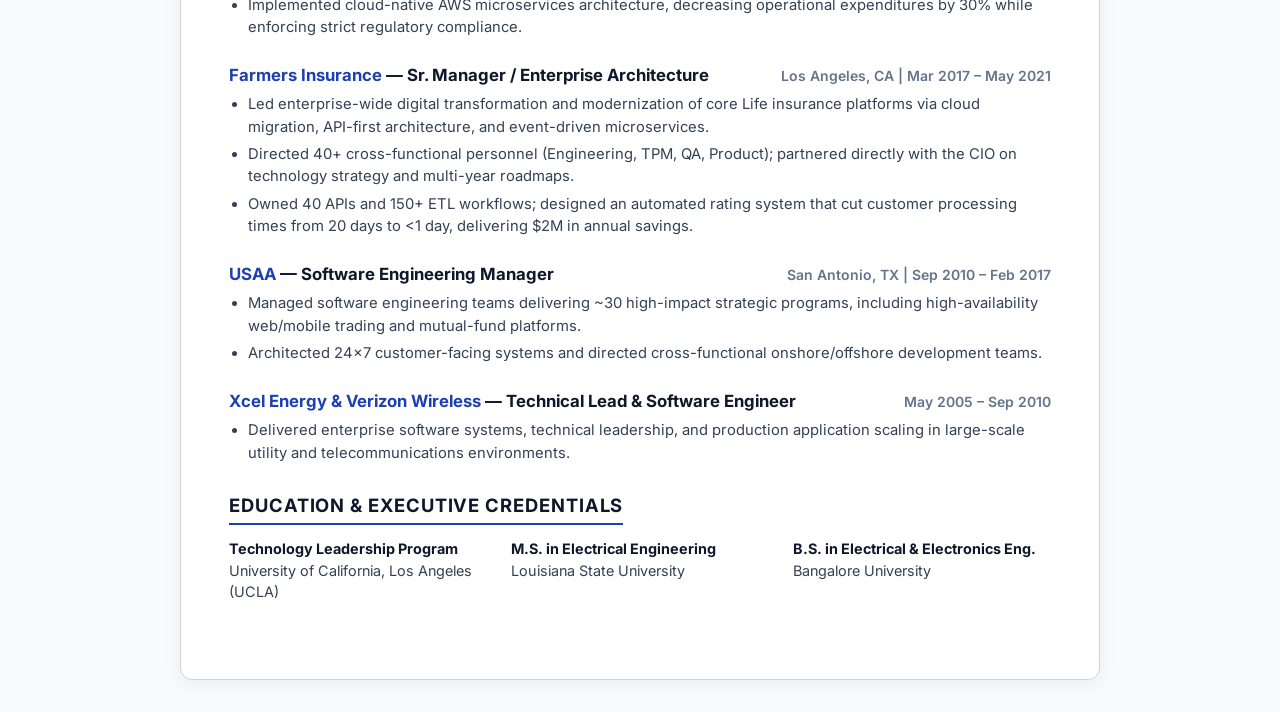
==== commit ff43720e: "Fix HTML encoding issues in index.html" ====
--- a/index.html
+++ b/index.html
@@ -341,11 +341,22 @@
 
         </section>
 
-        <section class="education">
+      <section class="education">
             <h2>Education & Executive Credentials</h2>
             <div class="edu-grid">
                 <div class="edu-item">
                     <p><strong>Technology Leadership Program</strong><br>University of California, Los Angeles (UCLA)</p>
                 </div>
                 <div class="edu-item">
-                    <p><strong>M.S.
+                    <p><strong>M.S. in Electrical Engineering</strong><br>Louisiana State University</p>
+                </div>
+                <div class="edu-item">
+                    <p><strong>B.S. in Electrical & Electronics Eng.</strong><br>Bangalore University</p>
+                </div>
+            </div>
+        </section>
+
+    </main>
+
+</body>
+</html>
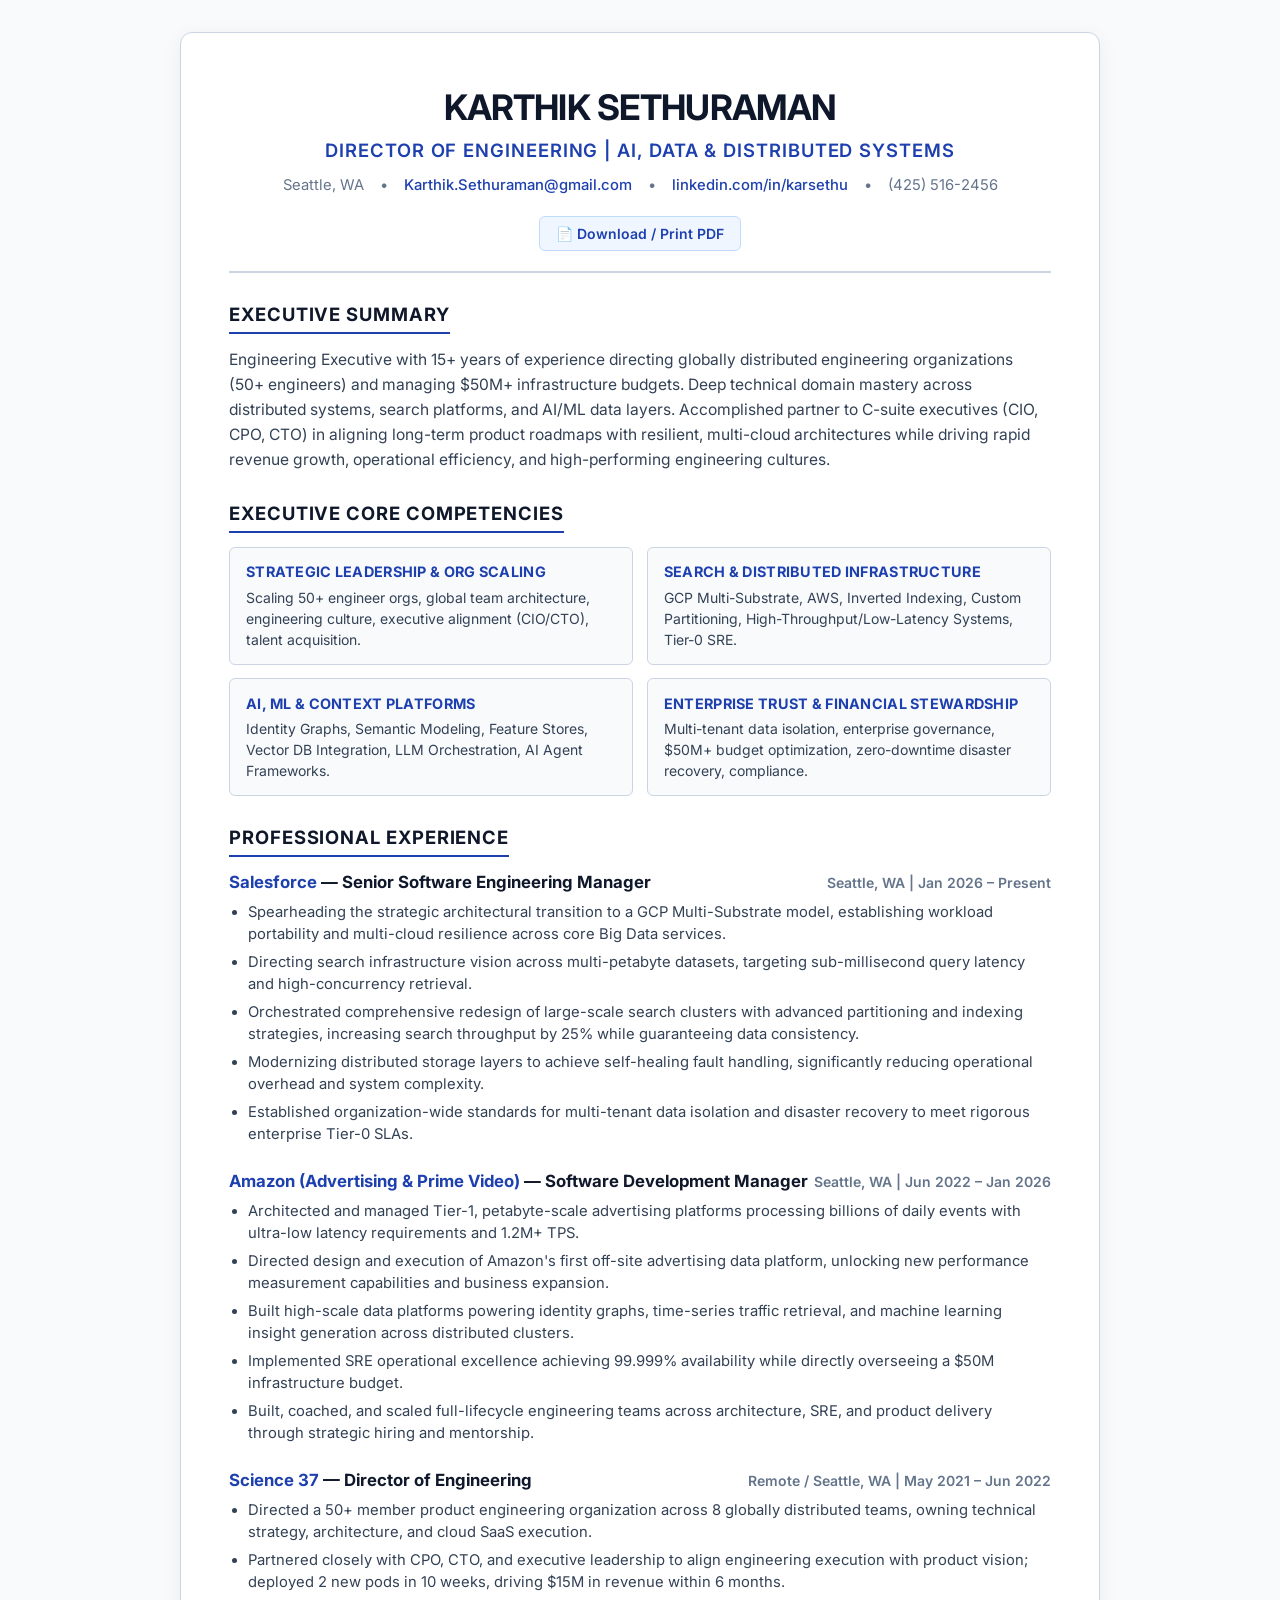
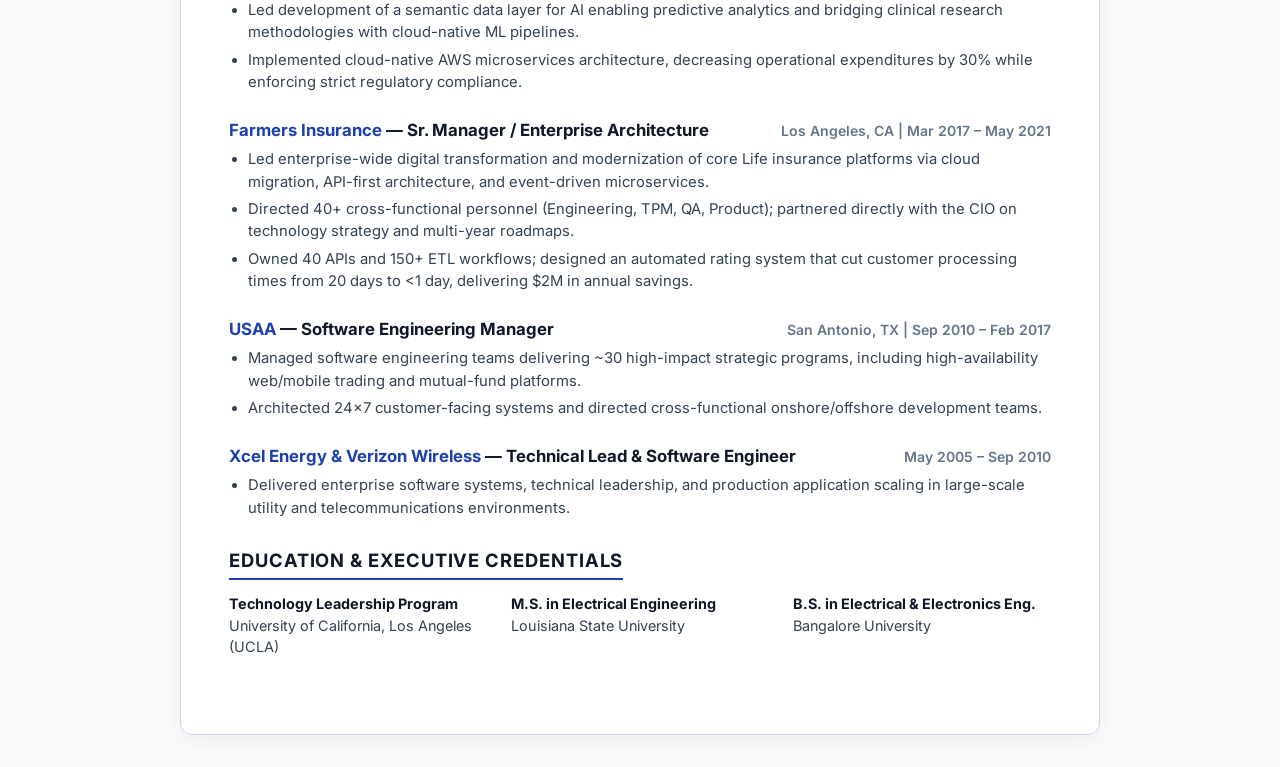
==== commit d19b56f2: "Enhance resume layout with print button and styles Added a print button for PDF download and improve" ====
--- a/index.html
+++ b/index.html
@@ -5,6 +5,7 @@
     <meta name="viewport" content="width=device-width, initial-scale=1.0">
     <title>Karthik Sethuraman - Director of Engineering</title>
     <link href="https://fonts.googleapis.com/css2?family=Inter:wght@300;400;500;600;700&display=swap" rel="stylesheet">
+    <link rel="icon" href="data:image/svg+xml,<svg xmlns=%22http://www.w3.org/2000/svg%22 viewBox=%220 0 100 100%22><text y=%22.9em%22 font-size=%2290%22>⚡</text></svg>">
     <style>
         :root {
             --primary-color: #0f172a;
@@ -71,6 +72,7 @@
             flex-wrap: wrap;
             font-size: 0.925rem;
             color: var(--text-muted);
+            margin-bottom: 0.75rem;
         }
 
         .contact-info a {
@@ -81,6 +83,24 @@
 
         .contact-info a:hover {
             text-decoration: underline;
+        }
+
+        .print-btn {
+            margin-top: 0.5rem;
+            padding: 0.5rem 1rem;
+            font-family: inherit;
+            font-size: 0.875rem;
+            font-weight: 600;
+            color: #1e40af;
+            background: #eff6ff;
+            border: 1px solid #bfdbfe;
+            border-radius: 6px;
+            cursor: pointer;
+            transition: all 0.2s ease;
+        }
+
+        .print-btn:hover {
+            background: #dbeafe;
         }
 
         section {
@@ -196,6 +216,9 @@
                 border: none;
                 padding: 0;
                 max-width: 100%;
+            }
+            .print-btn {
+                display: none; /* Hide download button on printed PDF */
             }
             section {
                 margin-bottom: 1.25rem;
@@ -231,6 +254,7 @@
                 <span>•</span>
                 <span>(425) 516-2456</span>
             </p>
+            <button class="print-btn" onclick="window.print()">📄 Download / Print PDF</button>
         </header>
 
         <section class="summary">
@@ -341,7 +365,7 @@
 
         </section>
 
-      <section class="education">
+        <section class="education">
             <h2>Education & Executive Credentials</h2>
             <div class="edu-grid">
                 <div class="edu-item">
